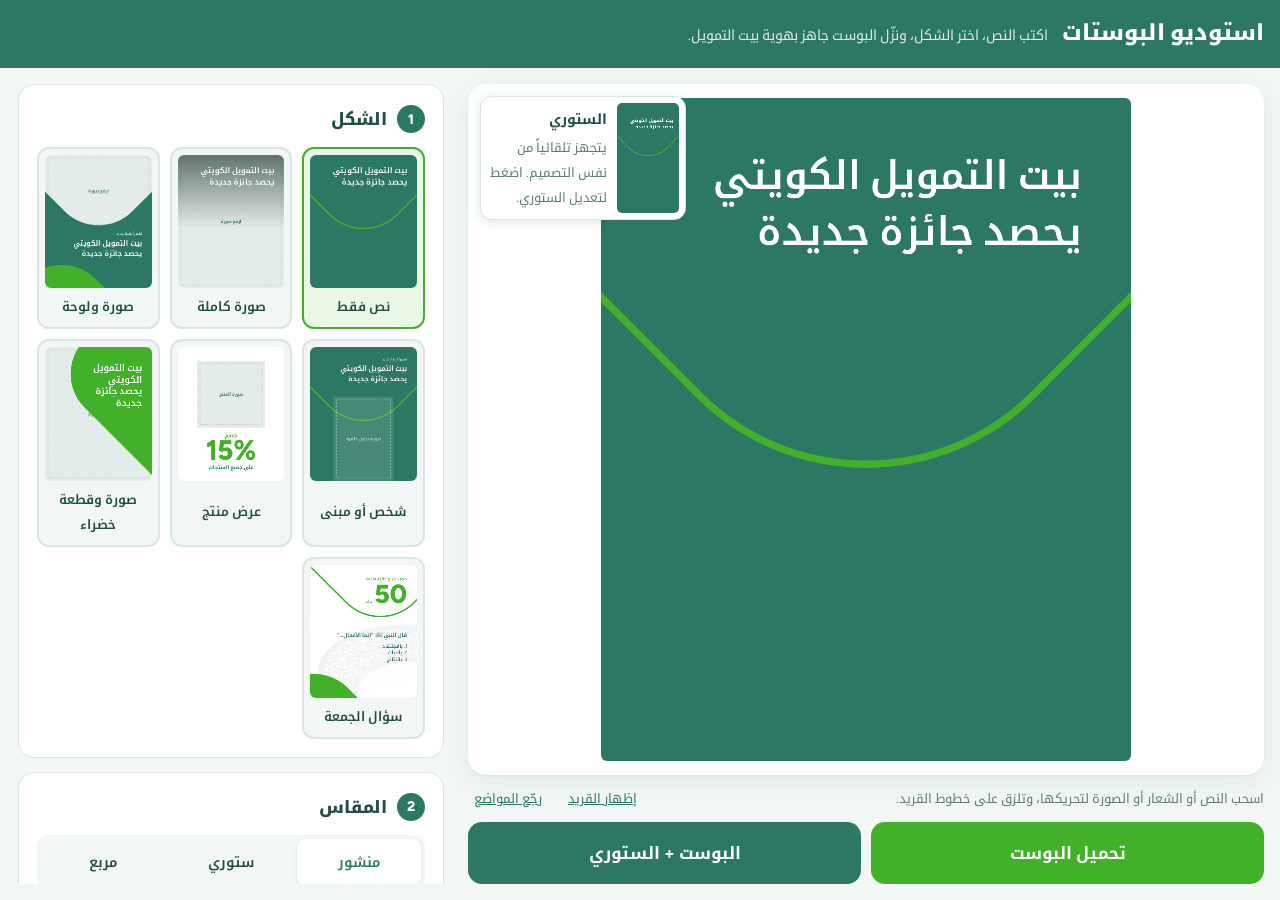
==== kfh-studio/index.html @ 7e935eae "KFH studio: Friday quiz is a feed post only (no story or other sizes) Co-Authored-By: Claude Opus 5." ====
<!doctype html>
<html lang="ar" dir="rtl">
<head>
<meta charset="utf-8">
<meta name="viewport" content="width=device-width, initial-scale=1, viewport-fit=cover">
<title>استوديو البوستات</title>
<link rel="stylesheet" href="studio.css">
</head>
<body>
<div class="app">
<header class="top">
  <div class="brandline">
    <h1>استوديو البوستات</h1>
    <p>اكتب النص، اختر الشكل، ونزّل البوست جاهز بهوية بيت التمويل.</p>
  </div>
</header>

<main class="layout">
  <section class="preview" aria-label="المعاينة">
    <div class="stage"><canvas id="canvas"></canvas></div>
    <div class="under">
      <p class="hint">اسحب النص أو الشعار أو الصورة لتحريكها، وتلزق على خطوط القريد.</p>
      <span class="under-actions">
        <button type="button" class="link" id="gridToggle" aria-pressed="false">إظهار القريد</button>
        <button type="button" class="link" id="resetPos">رجّع المواضع</button>
      </span>
    </div>
    <p id="warn" class="warn" hidden>النص طويل على هالمساحة، صغّرناه تلقائياً. الأفضل تختصره.</p>
    <button type="button" class="twin" id="twin">
      <canvas id="twinCanvas"></canvas>
      <span><strong id="twinTitle">الستوري</strong><small id="twinNote">يتجهز تلقائياً من نفس البوست. اضغط لتعديله.</small></span>
    </button>
    <div class="actions">
      <button id="download" class="download" type="button">تحميل</button>
      <button id="downloadBoth" class="download alt" type="button">البوست + الستوري</button>
    </div>
  </section>

  <section class="controls">
    <div class="step">
      <h2>الشكل</h2>
      <div id="templates" class="templates"></div>
    </div>

    <div class="step" id="formatStep">
      <h2>المقاس</h2>
      <div class="seg" data-field="format">
        <button type="button" data-value="post">منشور</button>
        <button type="button" data-value="story">ستوري</button>
        <button type="button" data-value="square">مربع</button>
      </div>
    </div>

    <div class="step" data-show="quiz">
      <h2>الخلفية</h2>
      <div id="quizBg" class="templates positions" data-field="quizBg"></div>
      <p class="hint">أو ارفع خلفية من عندك من قسم «الصورة».</p>
    </div>

    <div class="step" data-show="blade">
      <h2>مكان القطعة الخضراء</h2>
      <div id="bladePos" class="templates positions seg-like" data-field="bladePos"></div>
    </div>

    <div class="step" data-show="text photo panel cutout blade quiz">
      <h2>الكيرف</h2>
      <p class="hint">اسحب الكيرف من وسط انحناءته في المعاينة لتحريكه.</p>
      <div class="dirs seg" data-field="curveDir" aria-label="اتجاه الانحناءة">
        <button type="button" data-value="">الأصلي</button>
        <button type="button" data-value="0" aria-label="الانحناءة تحت"><svg viewBox="0 0 40 50"><path d="M2 2 L12 12 C16 16 24 16 28 12 L38 2"/></svg></button>
        <button type="button" data-value="90" aria-label="الانحناءة يسار"><svg viewBox="0 0 40 50"><path d="M38 2 L12 28 C8 32 8 40 12 44 L18 50"/></svg></button>
        <button type="button" data-value="180" aria-label="الانحناءة فوق"><svg viewBox="0 0 40 50"><path d="M2 48 L12 38 C16 34 24 34 28 38 L38 48"/></svg></button>
        <button type="button" data-value="-90" aria-label="الانحناءة يمين"><svg viewBox="0 0 40 50"><path d="M2 2 L28 28 C32 32 32 40 28 44 L22 50"/></svg></button>
      </div>
      <button type="button" class="link" id="curveReset">رجّع الكيرف لمكانه</button>
    </div>

    <div class="step" data-show="text cutout offer">
      <h2>الخلفية</h2>
      <div class="swatches" data-field="combo">
        <button type="button" data-value="dark" style="--sw:#2D7864" aria-label="أخضر غامق"></button>
        <button type="button" data-value="green" style="--sw:#43B02A" aria-label="أخضر فاتح"></button>
        <button type="button" data-value="white" style="--sw:#FFFFFF" aria-label="أبيض"></button>
      </div>
    </div>

    <div class="step" data-show="photo panel cutout offer blade quiz">
      <h2>الصورة</h2>
      <label class="upload">
        <input type="file" accept="image/*" id="photo">
        <span id="photoLabel">اختر صورة</span>
      </label>
      <p class="hint" data-show="cutout offer">استخدم صورة
        <bdi>PNG</bdi>
        بدون خلفية عشان تطلع مفرّغة.</p>
      <div data-show="photo panel blade quiz">
        <label class="range">تحريك أفقي <input type="range" min="0" max="1" step="0.01" data-crop="fx" id="fx"></label>
        <label class="range">تحريك عمودي <input type="range" min="0" max="1" step="0.01" data-crop="fy" id="fy"></label>
        <label class="range">تكبير <input type="range" min="1" max="2.5" step="0.01" data-crop="zoom" id="zoom"></label>
        <p class="hint">قص الصورة يُحفظ لكل مقاس بروحه.</p>
      </div>
      <label class="range" data-show="photo blade">التظليل فوق الصورة <input type="range" min="0" max="0.9" step="0.01" data-field="shade" id="shade"></label>
      <div data-show="cutout offer">
        <label class="range">حجم الصورة <input type="range" min="0.5" max="1.3" step="0.01" data-field="cutScale"></label>
      </div>
    </div>

    <div class="step">
      <h2>النصوص</h2>
      <label class="field" data-show="text photo panel cutout quiz">سطر تمهيدي <small>اختياري</small>
        <input type="text" data-field="kicker" placeholder="تقديراً لـ ...">
      </label>
      <label class="field">العنوان
        <textarea rows="3" data-field="headline" placeholder="اكتب العنوان. كل سطر جديد = سطر في التصميم"></textarea>
      </label>
      <label class="field" data-show="quiz">الخيارات <small>كل خيار في سطر، والترقيم تلقائي</small>
        <textarea rows="4" data-field="options" id="options"></textarea>
      </label>
      <label class="field" data-show="text photo panel cutout offer blade">سطر توضيحي <small>اختياري</small>
        <input type="text" data-field="sub">
      </label>
      <label class="range">حجم العنوان <input type="range" min="0.7" max="1.4" step="0.01" data-field="headScale" id="headScale"></label>
      <div class="seg" data-field="headWeight">
        <button type="button" data-value="400">خط خفيف</button>
        <button type="button" data-value="600">متوسط</button>
        <button type="button" data-value="800">عريض</button>
      </div>
      <div class="seg" data-field="align" data-show="text photo panel blade">
        <button type="button" data-value="right">محاذاة يمين</button>
        <button type="button" data-value="center">في الوسط</button>
      </div>
    </div>

    <div class="step" data-show="text photo panel offer blade quiz">
      <h2>رقم بارز <small>اختياري</small></h2>
      <div class="row three">
        <label class="field">قبله <input type="text" data-field="numPrefix" id="numPrefix" placeholder="بـ"></label>
        <label class="field">الرقم <input type="text" data-field="number" id="number" inputmode="decimal" placeholder="0%"></label>
        <label class="field">بعده <input type="text" data-field="unit" id="unit" placeholder="أرباح"></label>
      </div>
      <label class="field">فوق الرقم <input type="text" data-field="numLabel" id="numLabel" placeholder="خصم"></label>
      <label class="range">حجم الرقم <input type="range" min="0.6" max="1.4" step="0.01" data-field="numScale" id="numScale"></label>
      <div class="seg" data-field="numPos" data-show="photo">
        <button type="button" data-value="top">مع العنوان</button>
        <button type="button" data-value="bottom">تحت</button>
      </div>
    </div>

    <div class="step" data-show="photo">
      <h2>معلومات تحت <small>اختياري</small></h2>
      <label class="field">العنوان <input type="text" data-field="infoTitle" id="infoTitle" placeholder="حيّاكم في جناح بيت التمويل الكويتي"></label>
      <label class="field">التفاصيل <input type="text" data-field="infoText" id="infoText" placeholder="من 27 إلى 31 أكتوبر | أرض المعارض، مشرف"></label>
    </div>

    <div class="step">
      <h2>إضافات <small>اختياري</small></h2>
      <div data-show="text photo panel offer blade">
        <label class="field">زر <input type="text" data-field="cta" placeholder="افتح حسابك الآن"></label>
        <div class="seg" data-field="ctaColor">
          <button type="button" data-value="green">زر أخضر فاتح</button>
          <button type="button" data-value="dark">زر أخضر غامق</button>
        </div>
        <div class="seg" data-field="ctaStyle">
          <button type="button" data-value="fill">معبّى</button>
          <button type="button" data-value="outline">مفرّغ</button>
        </div>
      </div>
      <label class="upload small">
        <input type="file" accept="image/*" id="logo">
        <span id="logoLabel">شعار جهة شريكة</span>
      </label>
      <button type="button" class="link" id="clearLogo" hidden>إزالة الشعار</button>
      <label class="range" id="logoSize" hidden>حجم الشعار <input type="range" min="0.5" max="1.8" step="0.01" data-field="logoScale" id="logoScale"></label>
      <label class="field">الشروط والأحكام <input type="text" data-field="terms" placeholder="تطبق الشروط والأحكام"></label>
      <div class="seg" data-field="deco" data-show="cutout">
        <button type="button" data-value="curve">خط منحني</button>
        <button type="button" data-value="corner">قطعة خضراء فوق</button>
      </div>
      <label class="check" data-show="text photo"><input type="checkbox" data-field="curve"> الخط المنحني</label>
      <label class="check" data-show="text"><input type="checkbox" data-field="wedge"> قطعة خضراء في الزاوية</label>
    </div>
  </section>
</main>
</div>

<script src="render.js"></script>
<script src="studio.js"></script>
</body>
</html>
---- kfh-studio/studio.css ----
@font-face { font-family: "KFH Kufi"; src: url("fonts/NotoKufiArabic.ttf") format("truetype"); font-weight: 100 900; font-display: block; }
@font-face { font-family: "KFH Figtree"; src: url("fonts/Figtree.ttf") format("truetype"); font-weight: 100 900; font-display: block; }

:root {
  --green: #43B02A;
  --dark: #2D7864;
  --ink: #1F4F43;
  --muted: #5E7F76;
  --line: #D9E5E1;
  --soft: #F2F7F5;
  --bg: #FFFFFF;
}

* { box-sizing: border-box; margin: 0; }
body {
  background: var(--soft);
  color: var(--ink);
  font-family: "KFH Figtree", "KFH Kufi", sans-serif;
  -webkit-font-smoothing: antialiased;
}
button, input, textarea { font: inherit; color: inherit; }

/* App shell: the preview never scrolls away; only the controls scroll.
   Desktop: preview on the right, controls on the left. Phone: preview on top, controls below. */
html, body { height: 100%; }
.app { height: 100%; display: flex; flex-direction: column; overflow: hidden; }

.top { flex: none; background: var(--dark); color: #fff; padding-block: 12px 14px; padding-left: max(16px, env(safe-area-inset-left, 0px)); padding-right: max(16px, env(safe-area-inset-right, 0px)); }
.brandline { max-width: 1280px; margin: 0 auto; display: flex; align-items: baseline; gap: 14px; flex-wrap: wrap; }
.top h1 { font-size: 22px; font-weight: 800; }
.top p { opacity: .85; font-size: 14px; }

.layout {
  flex: 1; min-height: 0; width: 100%; max-width: 1280px; margin: 0 auto;
  display: grid; grid-template-columns: minmax(0, 1fr) 430px; grid-template-rows: minmax(0, 1fr); gap: 22px;
  padding-block: 16px; padding-left: max(16px, env(safe-area-inset-left, 0px)); padding-right: max(16px, env(safe-area-inset-right, 0px));
}
.controls { min-height: 0; overflow-y: auto; padding-bottom: 24px; padding-inline: 2px; overscroll-behavior: contain; }

/* preview */
.preview { position: relative; min-height: 0; display: flex; flex-direction: column; gap: 10px; }
.stage {
  flex: 1; min-height: 0; display: flex; align-items: center; justify-content: center;
  background: #fff; border-radius: 18px; padding: 14px;
  box-shadow: 0 1px 2px rgba(31,79,67,.08), 0 8px 30px rgba(31,79,67,.08);
}
#canvas { display: block; width: auto; height: auto; max-width: 100%; max-height: 100%; border-radius: 6px; touch-action: none; cursor: grab; }
#canvas.dragging { cursor: grabbing; }
.warn { font-size: 14px; color: var(--dark); background: #E6F4E2; padding: 10px 14px; border-radius: 10px; }
.download {
  width: 100%; border: 0; border-radius: 14px; padding: 15px 8px; white-space: nowrap;
  background: var(--green); color: #fff; font-size: 17px; font-weight: 700; cursor: pointer;
}
.download:active { transform: scale(.99); }
.download.alt { background: var(--dark); }
.actions { display: grid; grid-auto-flow: column; grid-auto-columns: 1fr; gap: 10px; }
.under { display: flex; justify-content: space-between; align-items: center; gap: 10px; }
.twin {
  position: absolute; top: 12px; left: 12px; z-index: 2; display: flex; align-items: center; gap: 10px; text-align: start;
  background: #fff; border: 1.5px solid var(--line); border-radius: 12px; padding: 6px; cursor: pointer;
  box-shadow: 0 2px 10px rgba(31,79,67,.15);
}
.twin canvas { height: 110px; width: auto; border-radius: 5px; flex: none; }
.twin span { display: grid; gap: 2px; max-width: 120px; }
.twin strong { font-size: 14px; }
.row.three { grid-template-columns: 1fr 1.4fr 1fr; }

@media (max-width: 899px) {
  .top p { display: none; }
  .top { padding-block: 10px; }
  .top h1 { font-size: 18px; }
  .layout { grid-template-columns: minmax(0, 1fr); grid-template-rows: auto minmax(0, 1fr); gap: 12px; padding-block: 10px 0; }
  .preview { height: 42vh; gap: 6px; }
  .stage { padding: 8px; border-radius: 14px; }
  .twin { top: 8px; left: 8px; padding: 4px; }
  .twin canvas { height: 64px; }
  .twin span, .under .hint { display: none; }
  .under { justify-content: flex-start; }
  .warn { font-size: 12px; padding: 6px 10px; }
  .controls { padding-bottom: calc(96px + env(safe-area-inset-bottom, 0px)); }
  .actions { position: fixed; inset: auto max(16px, env(safe-area-inset-right, 0px)) calc(12px + env(safe-area-inset-bottom, 0px)) max(16px, env(safe-area-inset-left, 0px)); z-index: 10; }
  .actions .download { font-size: 16px; padding: 14px 8px; box-shadow: 0 8px 24px rgba(45,120,100,.35); }
}

/* controls */
.controls { counter-reset: step; display: grid; gap: 14px; }
.step { background: #fff; border-radius: 16px; padding: 18px; border: 1px solid var(--line); display: grid; gap: 12px; }
.step:not([hidden]) { counter-increment: step; }
.step h2 { font-size: 17px; font-weight: 800; display: flex; align-items: center; gap: 10px; }
.step h2::before {
  content: counter(step); width: 28px; height: 28px; border-radius: 50%;
  background: var(--dark); color: #fff; font-size: 14px; display: grid; place-items: center; flex: none;
}
small { color: var(--muted); font-weight: 400; font-size: 13px; }
[hidden] { display: none !important; }

.templates { display: grid; grid-template-columns: repeat(3, 1fr); gap: 10px; }
.tpl {
  border: 2px solid var(--line); background: var(--soft); border-radius: 12px; padding: 6px 6px 8px;
  cursor: pointer; display: grid; gap: 6px; text-align: center; font-size: 13px; font-weight: 600;
}
.tpl canvas { width: 100%; height: auto; border-radius: 6px; display: block; }
.tpl[aria-pressed="true"] { border-color: var(--green); background: #EAF6E6; }
.positions { grid-template-columns: repeat(5, 1fr); gap: 6px; }
.positions .tpl { font-size: 11px; padding: 4px 4px 6px; }
@media (max-width: 420px) { .positions { grid-template-columns: repeat(3, 1fr); } }

.seg { display: flex; background: var(--soft); border-radius: 12px; padding: 4px; gap: 4px; }
.seg button { flex: 1; border: 0; background: transparent; padding: 10px 6px; border-radius: 9px; cursor: pointer; font-weight: 600; font-size: 14px; }
.seg button[aria-pressed="true"] { background: #fff; color: var(--dark); box-shadow: 0 1px 3px rgba(31,79,67,.15); }

.swatches { display: flex; gap: 12px; }
.swatches button {
  width: 52px; height: 52px; border-radius: 50%; background: var(--sw); cursor: pointer;
  border: 2px solid var(--line); outline: 3px solid transparent; outline-offset: 2px;
}
.swatches button[aria-pressed="true"] { outline-color: var(--green); }

.field { display: block; font-size: 14px; font-weight: 600; }
.field small { margin-inline-start: 6px; }
.field input, .field textarea {
  width: 100%; border: 1.5px solid var(--line); border-radius: 10px; padding: 11px 12px;
  background: #fff; font-weight: 400; font-size: 16px; resize: vertical; margin-top: 6px; display: block;
}
.field input:focus, .field textarea:focus { outline: none; border-color: var(--green); }
.row { display: grid; grid-template-columns: 1fr 1fr; gap: 10px; }

.upload { display: block; cursor: pointer; position: relative; }
.upload input { position: absolute; opacity: 0; width: 1px; height: 1px; }
.upload span {
  display: block; text-align: center; padding: 16px; border: 2px dashed #B9D3CB; border-radius: 12px;
  color: var(--dark); font-weight: 700; background: var(--soft);
}
.upload.small span { padding: 11px; font-size: 14px; }
.upload input:focus-visible + span { border-color: var(--green); }
.hint { font-size: 13px; color: var(--muted); }
.range { display: grid; gap: 4px; font-size: 13px; color: var(--muted); }
.range input { width: 100%; accent-color: var(--green); }
.check { display: flex; align-items: center; gap: 8px; font-size: 14px; font-weight: 600; }
.check input { width: 20px; height: 20px; accent-color: var(--green); }
.link { white-space: nowrap; background: none; border: 0; color: var(--dark); text-decoration: underline; cursor: pointer; justify-self: start; font-size: 13px; }
.chip { border: 1.5px solid var(--line); background: var(--soft); border-radius: 10px; padding: 10px; font-weight: 600; cursor: pointer; color: var(--dark); }
.chip:focus-visible, .link:focus-visible, .tpl:focus-visible, .seg button:focus-visible { outline: 3px solid var(--green); outline-offset: 2px; }
.dirs button { display: grid; place-items: center; min-height: 52px; }
.dirs svg { width: 26px; height: 32px; fill: none; stroke: var(--green); stroke-width: 4; stroke-linecap: round; }
.under-actions { display: flex; gap: 14px; }
#gridToggle[aria-pressed="true"] { color: #C62828; font-weight: 700; }
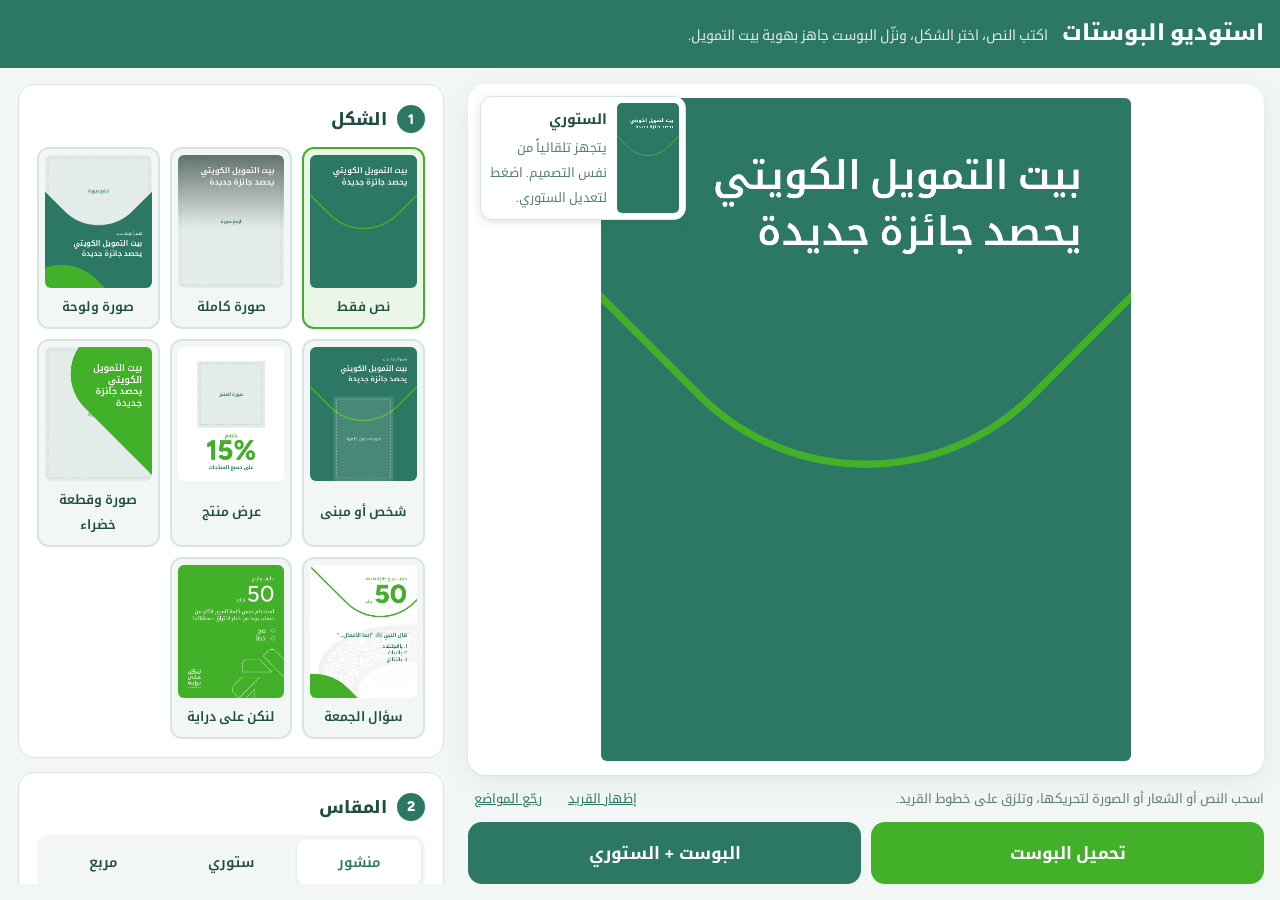
==== commit 86e479a5: "KFH studio: «لنكن على دراية» campaign template (post only) Title or prize on top, question with fill" ====
--- a/kfh-studio/index.html
+++ b/kfh-studio/index.html
@@ -107,15 +107,22 @@
 
     <div class="step">
       <h2>النصوص</h2>
-      <label class="field" data-show="text photo panel cutout quiz">سطر تمهيدي <small>اختياري</small>
+      <label class="field" data-show="text photo panel cutout quiz daraya">سطر تمهيدي <small>اختياري</small>
         <input type="text" data-field="kicker" placeholder="تقديراً لـ ...">
       </label>
       <label class="field">العنوان
         <textarea rows="3" data-field="headline" placeholder="اكتب العنوان. كل سطر جديد = سطر في التصميم"></textarea>
       </label>
-      <label class="field" data-show="quiz">الخيارات <small>كل خيار في سطر، والترقيم تلقائي</small>
+      <label class="field" data-show="daraya">السؤال
+        <textarea rows="3" data-field="question" id="question"></textarea>
+      </label>
+      <label class="field" data-show="quiz daraya">الخيارات <small>كل خيار في سطر، والترقيم تلقائي</small>
         <textarea rows="4" data-field="options" id="options"></textarea>
       </label>
+      <div class="seg" data-field="bulletStyle" data-show="daraya">
+        <button type="button" data-value="numbered">مثلث وترقيم</button>
+        <button type="button" data-value="outline">مثلث مفرّغ</button>
+      </div>
       <label class="field" data-show="text photo panel cutout offer blade">سطر توضيحي <small>اختياري</small>
         <input type="text" data-field="sub">
       </label>
@@ -131,7 +138,7 @@
       </div>
     </div>
 
-    <div class="step" data-show="text photo panel offer blade quiz">
+    <div class="step" data-show="text photo panel offer blade quiz daraya">
       <h2>رقم بارز <small>اختياري</small></h2>
       <div class="row three">
         <label class="field">قبله <input type="text" data-field="numPrefix" id="numPrefix" placeholder="بـ"></label>
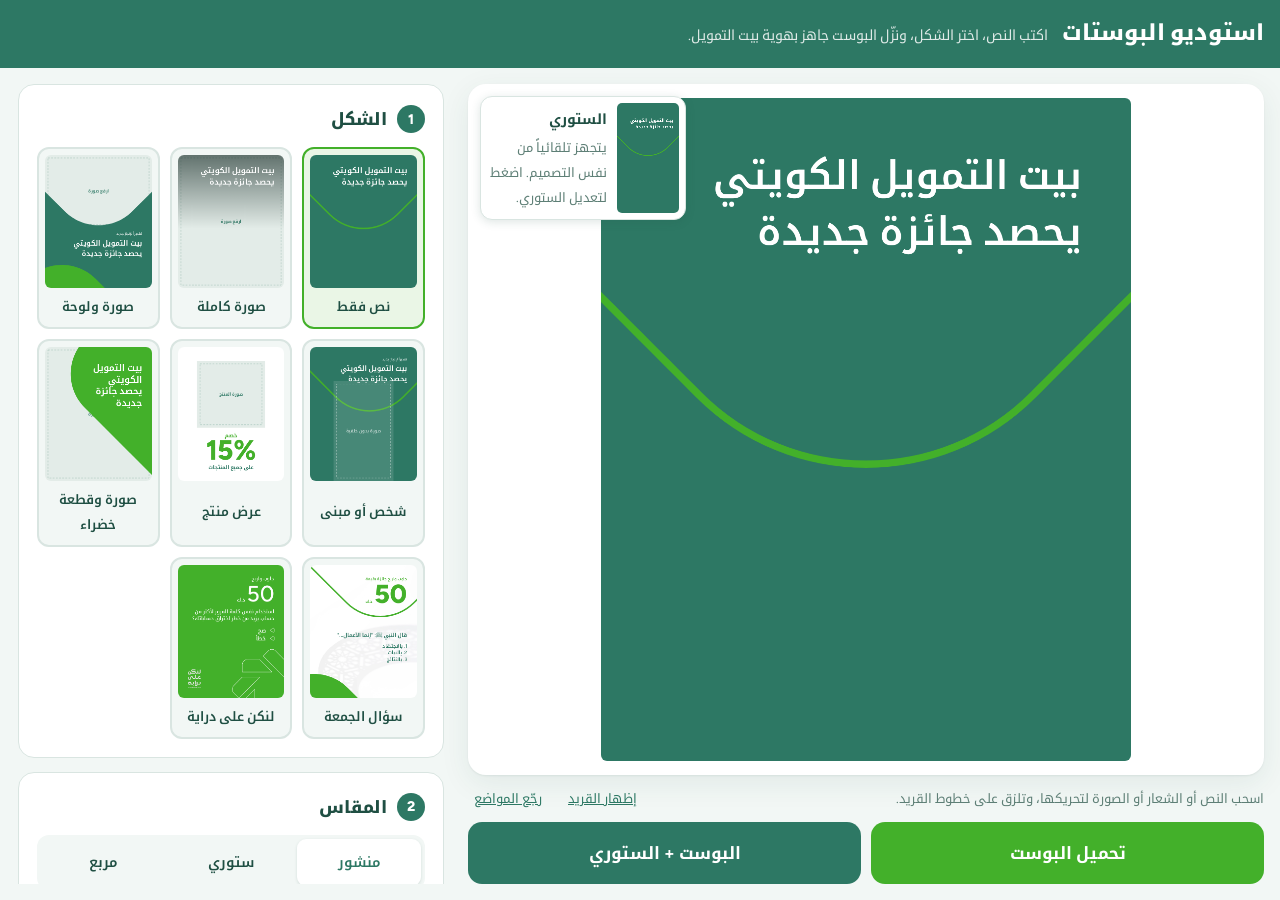
==== commit 76791d05: "KFH studio: cut-out layout gets a partner-logo corner block and a text-hugging curve Matches the For" ====
--- a/kfh-studio/index.html
+++ b/kfh-studio/index.html
@@ -179,6 +179,7 @@
       <button type="button" class="link" id="clearLogo" hidden>إزالة الشعار</button>
       <label class="range" id="logoSize" hidden>حجم الشعار <input type="range" min="0.5" max="1.8" step="0.01" data-field="logoScale" id="logoScale"></label>
       <label class="field">الشروط والأحكام <input type="text" data-field="terms" placeholder="تطبق الشروط والأحكام"></label>
+      <label class="check" data-show="cutout"><input type="checkbox" data-field="cutCorner" id="cutCorner"> قطعة خضراء تحت فيها شعار الجهة الشريكة</label>
       <div class="seg" data-field="deco" data-show="cutout">
         <button type="button" data-value="curve">خط منحني</button>
         <button type="button" data-value="corner">قطعة خضراء فوق</button>
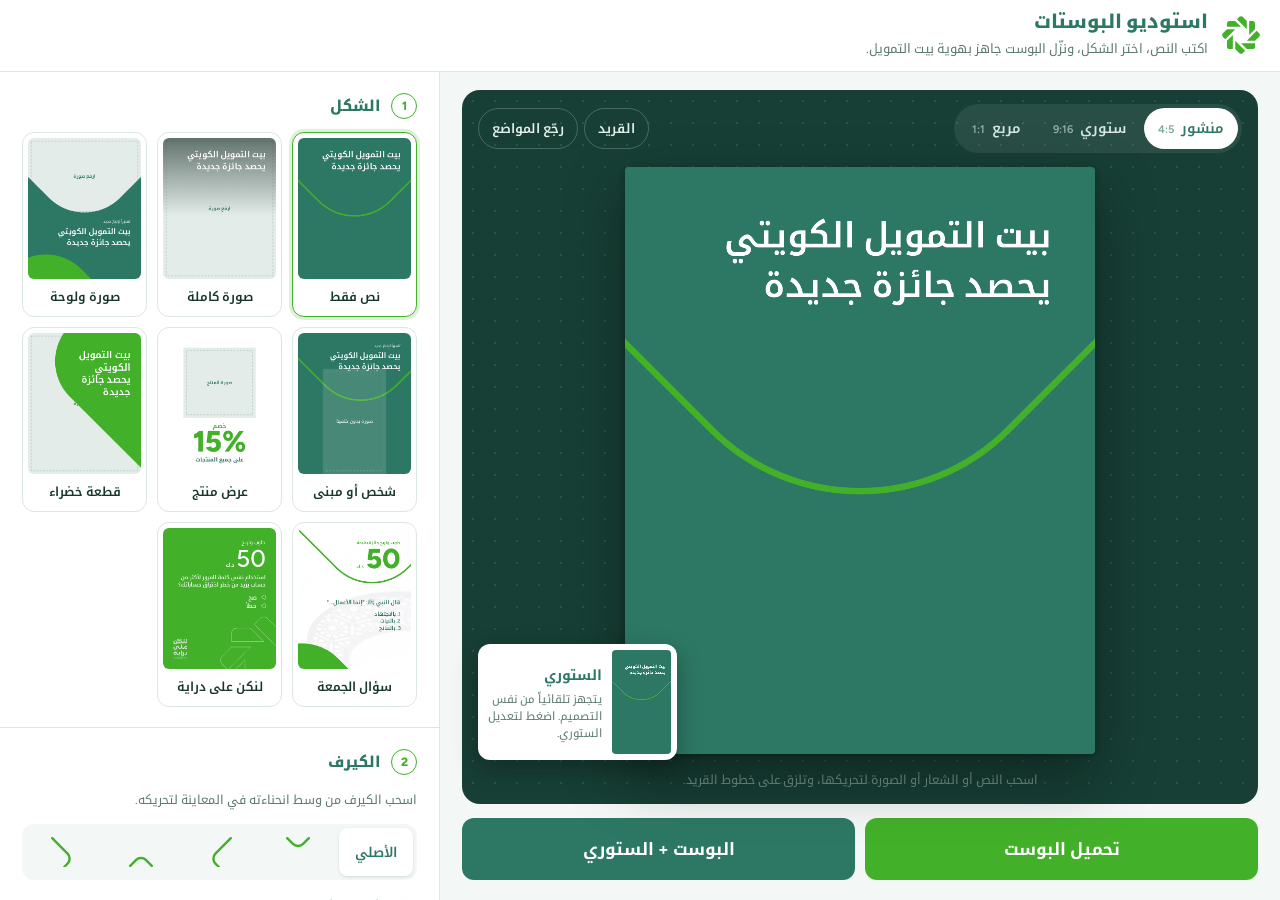
==== commit 6dfce68f: "KFH studio: interface redesign and vector KFH mark - Preview sits on a dark-green design desk with s" ====
--- a/kfh-studio/index.html
+++ b/kfh-studio/index.html
@@ -10,45 +10,47 @@
 <div class="app">
 <header class="top">
   <div class="brandline">
-    <h1>استوديو البوستات</h1>
-    <p>اكتب النص، اختر الشكل، ونزّل البوست جاهز بهوية بيت التمويل.</p>
+    <svg class="mark" viewBox="0 0 1068.3 1068.3" aria-hidden="true"><path style="--i:0" d="M23.9,488.1l116-116h232.1L93.6,650.7l-69.7-69.7c-25.6-25.6-25.6-67.3,0-92.9h0Z"/><path style="--i:1" d="M206.2,140.7h164.1l164.1,164.1H140.4v-98.3c0-37,28.8-65.8,65.8-65.8h0Z"/><path style="--i:2" d="M140.7,862.3v-164.1l164.1-164.1v394h-98.3c-37,0-65.8-28.8-65.8-65.8h0Z"/><path style="--i:3" d="M372,928.4v-231.8l278.6,278.1-69.7,69.7c-25.6,25.6-67.3,25.6-92.9,0l-116-116h0Z"/><path style="--i:4" d="M418.1,93.6l69.5-69.7c25.6-25.6,67.3-25.6,92.9,0l116,116v232.1L418.1,93.6Z"/><path style="--i:5" d="M534.4,763.5h393.7v98.3c0,37-28.8,65.8-65.5,65.8h-164.1l-164.1-164.1h0Z"/><path style="--i:6" d="M974.9,417.9l69.5,69.7c25.6,25.6,25.6,67.3,0,92.9l-116,116h-231.8l278.4-278.6h0Z"/><path style="--i:7" d="M763.5,140.5h98.3c37,0,65.8,28.8,65.8,65.8v164.1l-164.1,163.9V140.5h0Z"/></svg>
+    <div class="titles">
+      <h1>استوديو البوستات</h1>
+      <p>اكتب النص، اختر الشكل، ونزّل البوست جاهز بهوية بيت التمويل.</p>
+    </div>
   </div>
 </header>
 
 <main class="layout">
   <section class="preview" aria-label="المعاينة">
-    <div class="stage"><canvas id="canvas"></canvas></div>
-    <div class="under">
-      <p class="hint">اسحب النص أو الشعار أو الصورة لتحريكها، وتلزق على خطوط القريد.</p>
-      <span class="under-actions">
-        <button type="button" class="link" id="gridToggle" aria-pressed="false">إظهار القريد</button>
-        <button type="button" class="link" id="resetPos">رجّع المواضع</button>
-      </span>
+    <div class="desk">
+      <div class="toolbar">
+        <div class="pills" id="formatStep" data-field="format" role="group" aria-label="المقاس">
+          <button type="button" data-value="post">منشور <span class="dim">4:5</span></button>
+          <button type="button" data-value="story">ستوري <span class="dim">9:16</span></button>
+          <button type="button" data-value="square">مربع <span class="dim">1:1</span></button>
+        </div>
+        <div class="tools">
+          <button type="button" class="tool" id="gridToggle" aria-pressed="false">القريد</button>
+          <button type="button" class="tool" id="resetPos">رجّع المواضع</button>
+        </div>
+      </div>
+      <div class="stage"><canvas id="canvas" aria-label="معاينة البوست"></canvas></div>
+      <button type="button" class="twin" id="twin">
+        <canvas id="twinCanvas"></canvas>
+        <span><strong id="twinTitle">الستوري</strong><small id="twinNote">يتجهز تلقائياً من نفس البوست. اضغط لتعديله.</small></span>
+      </button>
+      <p class="hint desk-hint">اسحب النص أو الشعار أو الصورة لتحريكها، وتلزق على خطوط القريد.</p>
     </div>
     <p id="warn" class="warn" hidden>النص طويل على هالمساحة، صغّرناه تلقائياً. الأفضل تختصره.</p>
-    <button type="button" class="twin" id="twin">
-      <canvas id="twinCanvas"></canvas>
-      <span><strong id="twinTitle">الستوري</strong><small id="twinNote">يتجهز تلقائياً من نفس البوست. اضغط لتعديله.</small></span>
-    </button>
     <div class="actions">
       <button id="download" class="download" type="button">تحميل</button>
       <button id="downloadBoth" class="download alt" type="button">البوست + الستوري</button>
     </div>
+    <div class="toast" id="toast" role="status" aria-live="polite" hidden></div>
   </section>
 
   <section class="controls">
     <div class="step">
       <h2>الشكل</h2>
       <div id="templates" class="templates"></div>
-    </div>
-
-    <div class="step" id="formatStep">
-      <h2>المقاس</h2>
-      <div class="seg" data-field="format">
-        <button type="button" data-value="post">منشور</button>
-        <button type="button" data-value="story">ستوري</button>
-        <button type="button" data-value="square">مربع</button>
-      </div>
     </div>
 
     <div class="step" data-show="quiz">
--- a/kfh-studio/studio.css
+++ b/kfh-studio/studio.css
@@ -1,147 +1,195 @@
 @font-face { font-family: "KFH Kufi"; src: url("fonts/NotoKufiArabic.ttf") format("truetype"); font-weight: 100 900; font-display: block; }
 @font-face { font-family: "KFH Figtree"; src: url("fonts/Figtree.ttf") format("truetype"); font-weight: 100 900; font-display: block; }
 
+/* Concept: a designer's desk. The post sits on a deep-green desk like artwork on a light table;
+   the controls are a quiet white sheet beside it. Only brand colours, neutrals tinted toward green. */
 :root {
-  --green: #43B02A;
-  --dark: #2D7864;
-  --ink: #1F4F43;
-  --muted: #5E7F76;
-  --line: #D9E5E1;
-  --soft: #F2F7F5;
-  --bg: #FFFFFF;
+  --green: #43B02A;          /* brand bright green: actions, selection */
+  --dark: #2D7864;           /* brand dark green: headings, chips */
+  --desk: #173F35;           /* the desk the post sits on */
+  --desk-line: #24564A;
+  --ink: #17362E;            /* body text */
+  --muted: #5C7A71;
+  --line: #DCE6E2;
+  --soft: #F3F7F5;
+  --paper: #FFFFFF;
+  --focus: 0 0 0 3px rgba(67, 176, 42, .45);
+  --r-s: 8px; --r-m: 12px; --r-l: 18px;
+  --t-fast: 150ms; --t-mid: 280ms; --ease: cubic-bezier(.2, .7, .2, 1);
+  --font: "KFH Figtree", "KFH Kufi", sans-serif;
 }
 
 * { box-sizing: border-box; margin: 0; }
-body {
-  background: var(--soft);
-  color: var(--ink);
-  font-family: "KFH Figtree", "KFH Kufi", sans-serif;
-  -webkit-font-smoothing: antialiased;
-}
+html, body { height: 100%; }
+body { background: var(--soft); color: var(--ink); font-family: var(--font); -webkit-font-smoothing: antialiased; }
 button, input, textarea { font: inherit; color: inherit; }
+button { cursor: pointer; }
+[hidden] { display: none !important; }
+:focus-visible { outline: none; box-shadow: var(--focus); }
 
-/* App shell: the preview never scrolls away; only the controls scroll.
-   Desktop: preview on the right, controls on the left. Phone: preview on top, controls below. */
-html, body { height: 100%; }
+/* App shell: only the controls scroll; the desk never moves.
+   Desktop: desk on the right, controls on the left. Phone: desk on top, controls below. */
 .app { height: 100%; display: flex; flex-direction: column; overflow: hidden; }
 
-.top { flex: none; background: var(--dark); color: #fff; padding-block: 12px 14px; padding-left: max(16px, env(safe-area-inset-left, 0px)); padding-right: max(16px, env(safe-area-inset-right, 0px)); }
-.brandline { max-width: 1280px; margin: 0 auto; display: flex; align-items: baseline; gap: 14px; flex-wrap: wrap; }
-.top h1 { font-size: 22px; font-weight: 800; }
-.top p { opacity: .85; font-size: 14px; }
+.top {
+  flex: none; background: var(--paper); border-bottom: 1px solid var(--line);
+  padding-block: 10px; padding-left: max(20px, env(safe-area-inset-left, 0px)); padding-right: max(20px, env(safe-area-inset-right, 0px));
+}
+.brandline { display: flex; align-items: center; gap: 14px; }
+.mark { width: 38px; height: 38px; flex: none; }
+.mark path { fill: var(--green); transform-origin: 534px 534px; animation: blade 700ms var(--ease) both; animation-delay: calc(var(--i) * 45ms); }
+@keyframes blade { from { opacity: 0; transform: rotate(-90deg) scale(.6); } }
+.titles { display: grid; gap: 1px; }
+.top h1 { font-size: 19px; font-weight: 800; color: var(--dark); line-height: 1.3; }
+.top p { font-size: 13px; color: var(--muted); }
 
 .layout {
-  flex: 1; min-height: 0; width: 100%; max-width: 1280px; margin: 0 auto;
-  display: grid; grid-template-columns: minmax(0, 1fr) 430px; grid-template-rows: minmax(0, 1fr); gap: 22px;
-  padding-block: 16px; padding-left: max(16px, env(safe-area-inset-left, 0px)); padding-right: max(16px, env(safe-area-inset-right, 0px));
+  flex: 1; min-height: 0; display: grid; grid-template-columns: minmax(0, 1fr) 440px; grid-template-rows: minmax(0, 1fr);
 }
-.controls { min-height: 0; overflow-y: auto; padding-bottom: 24px; padding-inline: 2px; overscroll-behavior: contain; }
 
-/* preview */
-.preview { position: relative; min-height: 0; display: flex; flex-direction: column; gap: 10px; }
-.stage {
-  flex: 1; min-height: 0; display: flex; align-items: center; justify-content: center;
-  background: #fff; border-radius: 18px; padding: 14px;
-  box-shadow: 0 1px 2px rgba(31,79,67,.08), 0 8px 30px rgba(31,79,67,.08);
+/* ---------- desk + preview ---------- */
+.preview { position: relative; min-height: 0; display: flex; flex-direction: column; gap: 14px; padding: 18px 22px 20px; }
+.desk {
+  position: relative; flex: 1; min-height: 0; display: flex; flex-direction: column; gap: 14px;
+  background: var(--desk); border-radius: var(--r-l); padding: 14px 16px 12px;
+  background-image: radial-gradient(var(--desk-line) 1px, transparent 1px); background-size: 22px 22px;
 }
-#canvas { display: block; width: auto; height: auto; max-width: 100%; max-height: 100%; border-radius: 6px; touch-action: none; cursor: grab; }
+.toolbar { display: flex; justify-content: space-between; align-items: center; gap: 10px; flex-wrap: wrap; }
+.pills { display: flex; gap: 4px; background: rgba(255,255,255,.08); padding: 4px; border-radius: 999px; }
+.pills button {
+  border: 0; background: transparent; color: #D7E7E1; padding: 7px 14px; border-radius: 999px; font-size: 14px; font-weight: 600;
+  transition: background var(--t-fast), color var(--t-fast);
+}
+.pills button .dim { font-family: "KFH Figtree"; font-size: 11px; opacity: .65; margin-inline-start: 4px; }
+.pills button[aria-pressed="true"] { background: var(--paper); color: var(--dark); }
+.tools { display: flex; gap: 6px; }
+.tool {
+  border: 1px solid rgba(255,255,255,.22); background: transparent; color: #E4F0EB; border-radius: 999px;
+  padding: 7px 13px; font-size: 13px; font-weight: 600; transition: background var(--t-fast), border-color var(--t-fast);
+}
+.tool:hover { background: rgba(255,255,255,.08); }
+.tool[aria-pressed="true"] { background: rgba(229,57,53,.18); border-color: #EF9A9A; color: #fff; }
+.stage { flex: 1; min-height: 0; display: flex; align-items: center; justify-content: center; }
+#canvas {
+  display: block; width: auto; height: auto; max-width: 100%; max-height: 100%; border-radius: 4px;
+  box-shadow: 0 2px 6px rgba(0,0,0,.25), 0 24px 60px rgba(0,0,0,.35); touch-action: none; cursor: grab;
+}
 #canvas.dragging { cursor: grabbing; }
-.warn { font-size: 14px; color: var(--dark); background: #E6F4E2; padding: 10px 14px; border-radius: 10px; }
+.desk-hint { color: #A9C6BC; text-align: center; font-size: 12px; }
+.twin {
+  position: absolute; bottom: 44px; left: 16px; z-index: 2; display: flex; align-items: center; gap: 10px; text-align: start;
+  background: var(--paper); border: 0; border-radius: var(--r-m); padding: 6px; box-shadow: 0 8px 24px rgba(0,0,0,.3);
+  transition: transform var(--t-mid) var(--ease);
+}
+.twin:hover { transform: translateY(-2px); }
+.twin canvas { height: 104px; width: auto; border-radius: 4px; flex: none; }
+.twin span { display: grid; gap: 2px; max-width: 118px; padding-inline-end: 4px; }
+.twin strong { font-size: 14px; color: var(--dark); }
+.twin small { font-size: 11.5px; line-height: 1.5; }
+
+.warn { font-size: 13px; color: var(--dark); background: #E6F4E2; padding: 9px 14px; border-radius: var(--r-m); }
+.actions { display: grid; grid-auto-flow: column; grid-auto-columns: 1fr; gap: 10px; }
 .download {
-  width: 100%; border: 0; border-radius: 14px; padding: 15px 8px; white-space: nowrap;
-  background: var(--green); color: #fff; font-size: 17px; font-weight: 700; cursor: pointer;
+  width: 100%; border: 0; border-radius: var(--r-m); padding: 15px 8px; white-space: nowrap;
+  background: var(--green); color: #fff; font-size: 17px; font-weight: 700;
+  transition: transform var(--t-fast), filter var(--t-fast);
 }
-.download:active { transform: scale(.99); }
+.download:hover { filter: brightness(1.05); }
+.download:active { transform: scale(.985); }
 .download.alt { background: var(--dark); }
-.actions { display: grid; grid-auto-flow: column; grid-auto-columns: 1fr; gap: 10px; }
-.under { display: flex; justify-content: space-between; align-items: center; gap: 10px; }
-.twin {
-  position: absolute; top: 12px; left: 12px; z-index: 2; display: flex; align-items: center; gap: 10px; text-align: start;
-  background: #fff; border: 1.5px solid var(--line); border-radius: 12px; padding: 6px; cursor: pointer;
-  box-shadow: 0 2px 10px rgba(31,79,67,.15);
+.toast {
+  position: absolute; bottom: 92px; left: 50%; transform: translateX(-50%); z-index: 20;
+  background: var(--ink); color: #fff; padding: 10px 18px; border-radius: 999px; font-size: 14px; font-weight: 600;
+  box-shadow: 0 10px 30px rgba(0,0,0,.25); animation: toast 2400ms var(--ease) both;
 }
-.twin canvas { height: 110px; width: auto; border-radius: 5px; flex: none; }
-.twin span { display: grid; gap: 2px; max-width: 120px; }
-.twin strong { font-size: 14px; }
+@keyframes toast { 0% { opacity: 0; transform: translate(-50%, 8px); } 10%, 85% { opacity: 1; transform: translate(-50%, 0); } 100% { opacity: 0; } }
+
+/* ---------- controls sheet ---------- */
+.controls {
+  min-height: 0; overflow-y: auto; overscroll-behavior: contain; background: var(--paper); border-inline-start: 1px solid var(--line);
+  counter-reset: step; display: block; padding-bottom: 40px;
+}
+.step { padding: 20px 22px; border-bottom: 1px solid var(--line); display: grid; gap: 12px; }
+.step:not([hidden]) { counter-increment: step; }
+.step h2 { font-size: 15px; font-weight: 800; color: var(--dark); display: flex; align-items: center; gap: 10px; }
+.step h2::before {
+  content: counter(step); width: 24px; height: 24px; border-radius: 50%; flex: none;
+  border: 1.5px solid var(--green); color: var(--green); font-family: "KFH Figtree"; font-size: 12px; font-weight: 800;
+  display: grid; place-items: center;
+}
+small { color: var(--muted); font-weight: 400; font-size: 12.5px; }
+
+.templates { display: grid; grid-template-columns: repeat(3, minmax(0, 1fr)); gap: 10px; }
+.tpl {
+  border: 1.5px solid var(--line); background: var(--paper); border-radius: var(--r-m); padding: 5px 5px 7px;
+  display: grid; gap: 6px; text-align: center; font-size: 12.5px; font-weight: 600; color: var(--ink);
+  transition: border-color var(--t-fast), transform var(--t-fast), box-shadow var(--t-fast);
+}
+.tpl span { white-space: nowrap; overflow: hidden; text-overflow: ellipsis; }
+.tpl:hover { border-color: #B8D4CB; transform: translateY(-1px); }
+.tpl canvas { width: 100%; height: auto; border-radius: 6px; display: block; }
+.tpl[aria-pressed="true"] { border-color: var(--green); box-shadow: 0 0 0 3px rgba(67,176,42,.18); }
+.positions { grid-template-columns: repeat(5, minmax(0, 1fr)); gap: 6px; }
+.positions .tpl { font-size: 11px; padding: 4px 4px 6px; }
+
+.seg { display: flex; background: var(--soft); border-radius: var(--r-m); padding: 4px; gap: 4px; }
+.seg button { flex: 1; border: 0; background: transparent; padding: 9px 6px; border-radius: var(--r-s); font-weight: 600; font-size: 13.5px; color: var(--muted); transition: background var(--t-fast), color var(--t-fast); }
+.seg button[aria-pressed="true"] { background: var(--paper); color: var(--dark); box-shadow: 0 1px 3px rgba(23,54,46,.14); }
+
+.swatches { display: flex; gap: 12px; }
+.swatches button { width: 44px; height: 44px; border-radius: 50%; background: var(--sw); border: 1.5px solid var(--line); outline: 3px solid transparent; outline-offset: 3px; transition: outline-color var(--t-fast); }
+.swatches button[aria-pressed="true"] { outline-color: var(--green); }
+
+.field { display: block; font-size: 13.5px; font-weight: 600; }
+.field small { margin-inline-start: 6px; }
+.field input, .field textarea {
+  width: 100%; border: 1.5px solid var(--line); border-radius: var(--r-s); padding: 10px 12px; margin-top: 6px; display: block;
+  background: var(--paper); font-weight: 400; font-size: 16px; resize: vertical; transition: border-color var(--t-fast);
+}
+.field input:focus, .field textarea:focus { border-color: var(--green); box-shadow: none; }
+.row { display: grid; grid-template-columns: 1fr 1fr; gap: 10px; }
 .row.three { grid-template-columns: 1fr 1.4fr 1fr; }
 
+.upload { display: block; position: relative; cursor: pointer; }
+.upload input { position: absolute; opacity: 0; width: 1px; height: 1px; }
+.upload span { display: block; text-align: center; padding: 15px; border: 1.5px dashed #AFCDC3; border-radius: var(--r-m); color: var(--dark); font-weight: 700; background: var(--soft); transition: border-color var(--t-fast), background var(--t-fast); }
+.upload:hover span { border-color: var(--green); background: #EEF7EC; }
+.upload.small span { padding: 11px; font-size: 13.5px; }
+.upload input:focus-visible + span { box-shadow: var(--focus); }
+.hint { font-size: 12.5px; color: var(--muted); }
+.range { display: grid; gap: 4px; font-size: 12.5px; color: var(--muted); }
+.range input { width: 100%; accent-color: var(--green); }
+.check { display: flex; align-items: center; gap: 8px; font-size: 13.5px; font-weight: 600; }
+.check input { width: 18px; height: 18px; accent-color: var(--green); }
+.link { white-space: nowrap; background: none; border: 0; color: var(--dark); text-decoration: underline; justify-self: start; font-size: 13px; }
+.dirs button { display: grid; place-items: center; min-height: 48px; }
+.dirs svg { width: 24px; height: 30px; fill: none; stroke: var(--green); stroke-width: 4; stroke-linecap: round; }
+
+/* ---------- phone ---------- */
 @media (max-width: 899px) {
   .top p { display: none; }
-  .top { padding-block: 10px; }
-  .top h1 { font-size: 18px; }
-  .layout { grid-template-columns: minmax(0, 1fr); grid-template-rows: auto minmax(0, 1fr); gap: 12px; padding-block: 10px 0; }
-  .preview { height: 42vh; gap: 6px; }
-  .stage { padding: 8px; border-radius: 14px; }
-  .twin { top: 8px; left: 8px; padding: 4px; }
+  .top { padding-block: 8px; }
+  .mark { width: 28px; height: 28px; }
+  .top h1 { font-size: 16px; }
+  .layout { grid-template-columns: minmax(0, 1fr); grid-template-rows: auto minmax(0, 1fr); }
+  .preview { height: 46vh; padding: 10px 12px 8px; gap: 8px; }
+  .desk { padding: 8px 10px; gap: 8px; border-radius: var(--r-m); }
+  .pills button { padding: 6px 10px; font-size: 13px; }
+  .pills button .dim, .desk-hint { display: none; }
+  .tool { padding: 6px 10px; font-size: 12px; }
+  #resetPos { display: none; }
+  .twin { bottom: 10px; left: 10px; padding: 4px; }
   .twin canvas { height: 64px; }
-  .twin span, .under .hint { display: none; }
-  .under { justify-content: flex-start; }
+  .twin span { display: none; }
   .warn { font-size: 12px; padding: 6px 10px; }
-  .controls { padding-bottom: calc(96px + env(safe-area-inset-bottom, 0px)); }
-  .actions { position: fixed; inset: auto max(16px, env(safe-area-inset-right, 0px)) calc(12px + env(safe-area-inset-bottom, 0px)) max(16px, env(safe-area-inset-left, 0px)); z-index: 10; }
-  .actions .download { font-size: 16px; padding: 14px 8px; box-shadow: 0 8px 24px rgba(45,120,100,.35); }
+  .controls { border-inline-start: 0; border-top: 1px solid var(--line); padding-bottom: calc(96px + env(safe-area-inset-bottom, 0px)); }
+  .step { padding: 16px; }
+  .actions { position: fixed; inset: auto max(12px, env(safe-area-inset-right, 0px)) calc(10px + env(safe-area-inset-bottom, 0px)) max(12px, env(safe-area-inset-left, 0px)); z-index: 10; }
+  .actions .download { font-size: 15.5px; padding: 14px 8px; box-shadow: 0 8px 24px rgba(23,63,53,.35); }
+  .toast { bottom: calc(90px + env(safe-area-inset-bottom, 0px)); position: fixed; }
+  .positions { grid-template-columns: repeat(3, minmax(0, 1fr)); }
 }
 
-/* controls */
-.controls { counter-reset: step; display: grid; gap: 14px; }
-.step { background: #fff; border-radius: 16px; padding: 18px; border: 1px solid var(--line); display: grid; gap: 12px; }
-.step:not([hidden]) { counter-increment: step; }
-.step h2 { font-size: 17px; font-weight: 800; display: flex; align-items: center; gap: 10px; }
-.step h2::before {
-  content: counter(step); width: 28px; height: 28px; border-radius: 50%;
-  background: var(--dark); color: #fff; font-size: 14px; display: grid; place-items: center; flex: none;
+@media (prefers-reduced-motion: reduce) {
+  *, *::before, *::after { animation: none !important; transition: none !important; }
 }
-small { color: var(--muted); font-weight: 400; font-size: 13px; }
-[hidden] { display: none !important; }
-
-.templates { display: grid; grid-template-columns: repeat(3, 1fr); gap: 10px; }
-.tpl {
-  border: 2px solid var(--line); background: var(--soft); border-radius: 12px; padding: 6px 6px 8px;
-  cursor: pointer; display: grid; gap: 6px; text-align: center; font-size: 13px; font-weight: 600;
-}
-.tpl canvas { width: 100%; height: auto; border-radius: 6px; display: block; }
-.tpl[aria-pressed="true"] { border-color: var(--green); background: #EAF6E6; }
-.positions { grid-template-columns: repeat(5, 1fr); gap: 6px; }
-.positions .tpl { font-size: 11px; padding: 4px 4px 6px; }
-@media (max-width: 420px) { .positions { grid-template-columns: repeat(3, 1fr); } }
-
-.seg { display: flex; background: var(--soft); border-radius: 12px; padding: 4px; gap: 4px; }
-.seg button { flex: 1; border: 0; background: transparent; padding: 10px 6px; border-radius: 9px; cursor: pointer; font-weight: 600; font-size: 14px; }
-.seg button[aria-pressed="true"] { background: #fff; color: var(--dark); box-shadow: 0 1px 3px rgba(31,79,67,.15); }
-
-.swatches { display: flex; gap: 12px; }
-.swatches button {
-  width: 52px; height: 52px; border-radius: 50%; background: var(--sw); cursor: pointer;
-  border: 2px solid var(--line); outline: 3px solid transparent; outline-offset: 2px;
-}
-.swatches button[aria-pressed="true"] { outline-color: var(--green); }
-
-.field { display: block; font-size: 14px; font-weight: 600; }
-.field small { margin-inline-start: 6px; }
-.field input, .field textarea {
-  width: 100%; border: 1.5px solid var(--line); border-radius: 10px; padding: 11px 12px;
-  background: #fff; font-weight: 400; font-size: 16px; resize: vertical; margin-top: 6px; display: block;
-}
-.field input:focus, .field textarea:focus { outline: none; border-color: var(--green); }
-.row { display: grid; grid-template-columns: 1fr 1fr; gap: 10px; }
-
-.upload { display: block; cursor: pointer; position: relative; }
-.upload input { position: absolute; opacity: 0; width: 1px; height: 1px; }
-.upload span {
-  display: block; text-align: center; padding: 16px; border: 2px dashed #B9D3CB; border-radius: 12px;
-  color: var(--dark); font-weight: 700; background: var(--soft);
-}
-.upload.small span { padding: 11px; font-size: 14px; }
-.upload input:focus-visible + span { border-color: var(--green); }
-.hint { font-size: 13px; color: var(--muted); }
-.range { display: grid; gap: 4px; font-size: 13px; color: var(--muted); }
-.range input { width: 100%; accent-color: var(--green); }
-.check { display: flex; align-items: center; gap: 8px; font-size: 14px; font-weight: 600; }
-.check input { width: 20px; height: 20px; accent-color: var(--green); }
-.link { white-space: nowrap; background: none; border: 0; color: var(--dark); text-decoration: underline; cursor: pointer; justify-self: start; font-size: 13px; }
-.chip { border: 1.5px solid var(--line); background: var(--soft); border-radius: 10px; padding: 10px; font-weight: 600; cursor: pointer; color: var(--dark); }
-.chip:focus-visible, .link:focus-visible, .tpl:focus-visible, .seg button:focus-visible { outline: 3px solid var(--green); outline-offset: 2px; }
-.dirs button { display: grid; place-items: center; min-height: 52px; }
-.dirs svg { width: 26px; height: 32px; fill: none; stroke: var(--green); stroke-width: 4; stroke-linecap: round; }
-.under-actions { display: flex; gap: 14px; }
-#gridToggle[aria-pressed="true"] { color: #C62828; font-weight: 700; }
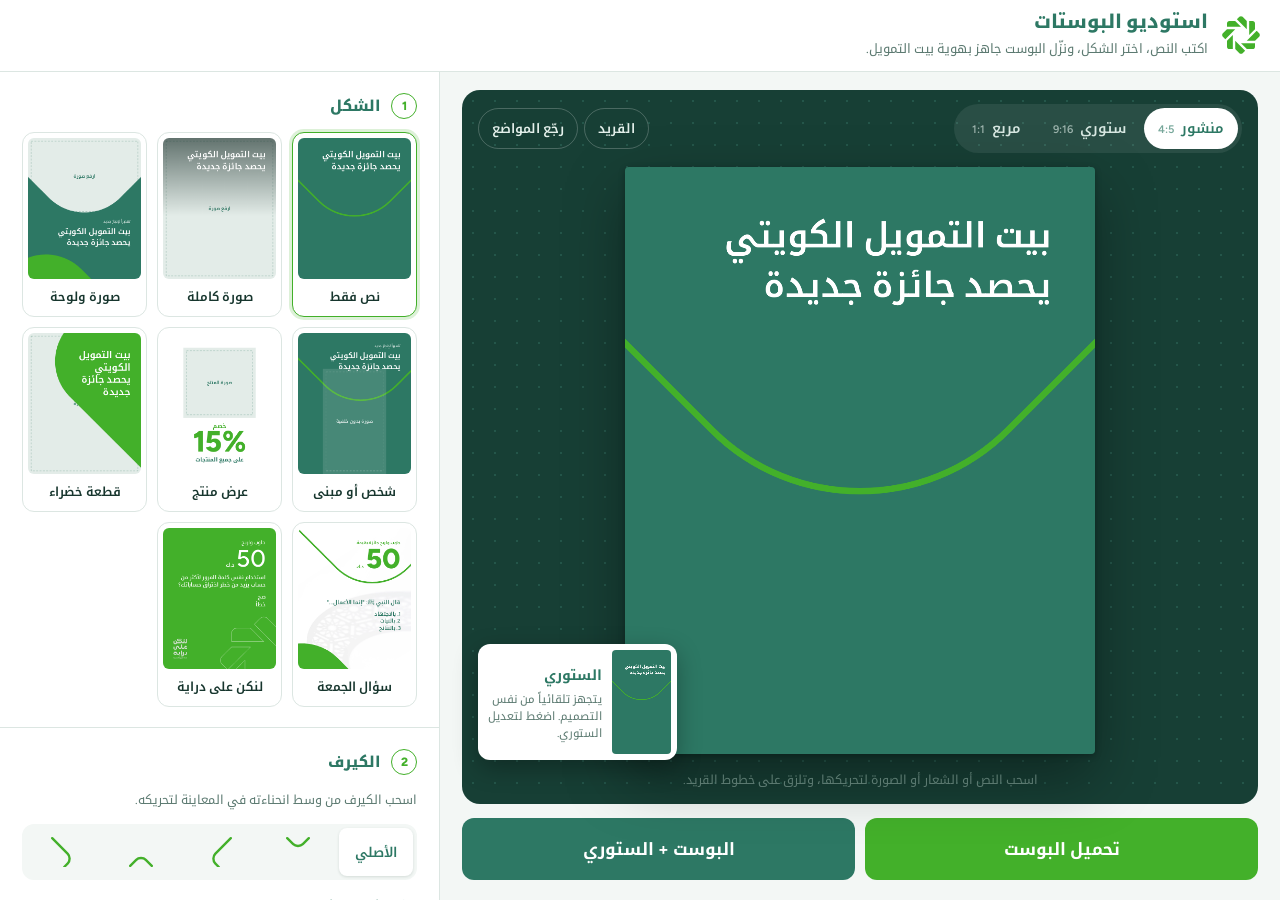
==== commit 737fab8c: "KFH studio: Daraya answers without triangle bullets (numbered or plain) Co-Authored-By: Claude Opus " ====
--- a/kfh-studio/index.html
+++ b/kfh-studio/index.html
@@ -122,8 +122,8 @@
         <textarea rows="4" data-field="options" id="options"></textarea>
       </label>
       <div class="seg" data-field="bulletStyle" data-show="daraya">
-        <button type="button" data-value="numbered">مثلث وترقيم</button>
-        <button type="button" data-value="outline">مثلث مفرّغ</button>
+        <button type="button" data-value="numbered">مرقّمة 1- 2-</button>
+        <button type="button" data-value="outline">بدون ترقيم</button>
       </div>
       <label class="field" data-show="text photo panel cutout offer blade">سطر توضيحي <small>اختياري</small>
         <input type="text" data-field="sub">
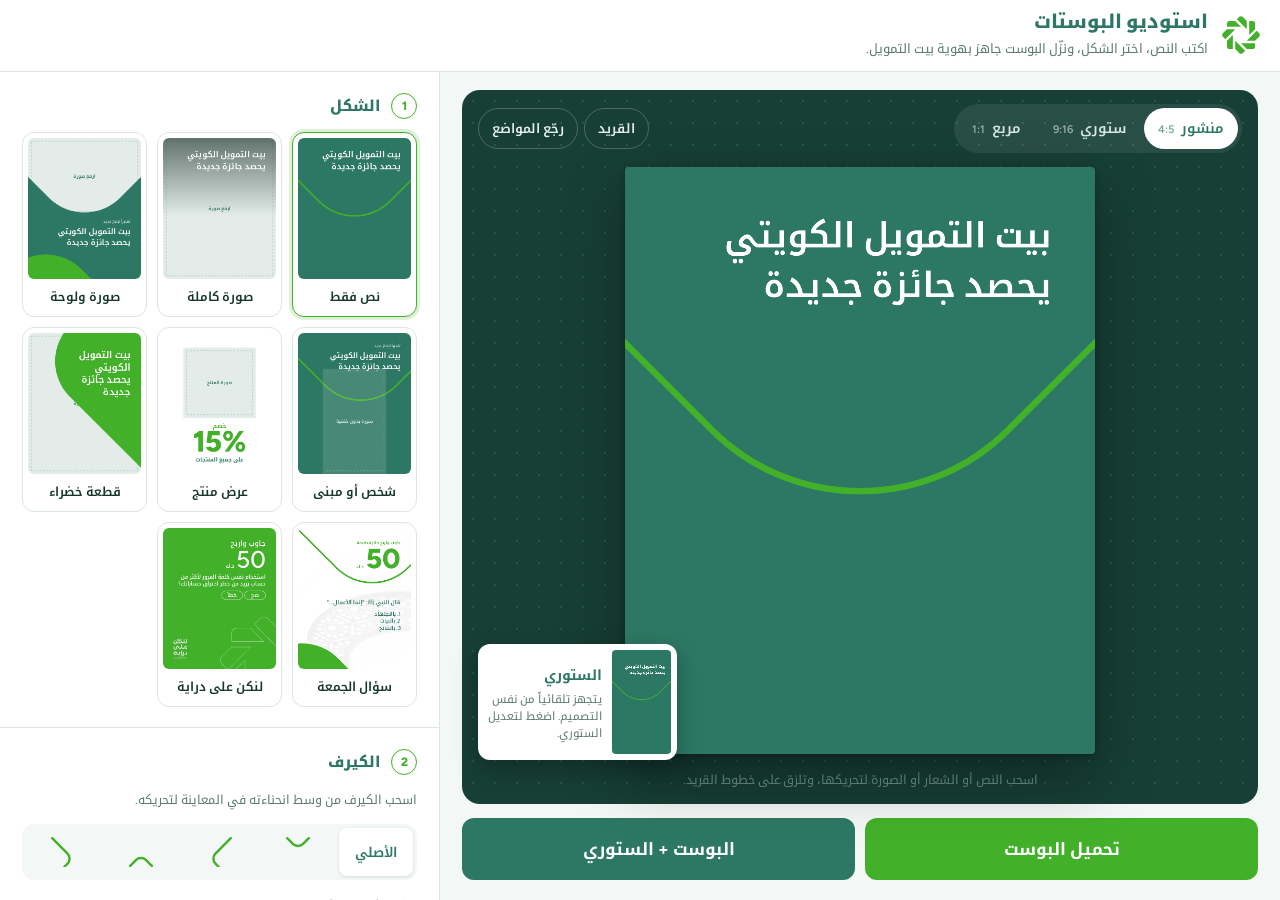
==== commit 1fef94e2: "KFH studio: Daraya answer chips and larger «جاوب واربح» (proposal, not yet on the shared link) Co-Au" ====
--- a/kfh-studio/index.html
+++ b/kfh-studio/index.html
@@ -122,7 +122,7 @@
         <textarea rows="4" data-field="options" id="options"></textarea>
       </label>
       <div class="seg" data-field="bulletStyle" data-show="daraya">
-        <button type="button" data-value="numbered">مرقّمة 1- 2-</button>
+        <button type="button" data-value="numbered">مرقّمة</button>
         <button type="button" data-value="outline">بدون ترقيم</button>
       </div>
       <label class="field" data-show="text photo panel cutout offer blade">سطر توضيحي <small>اختياري</small>
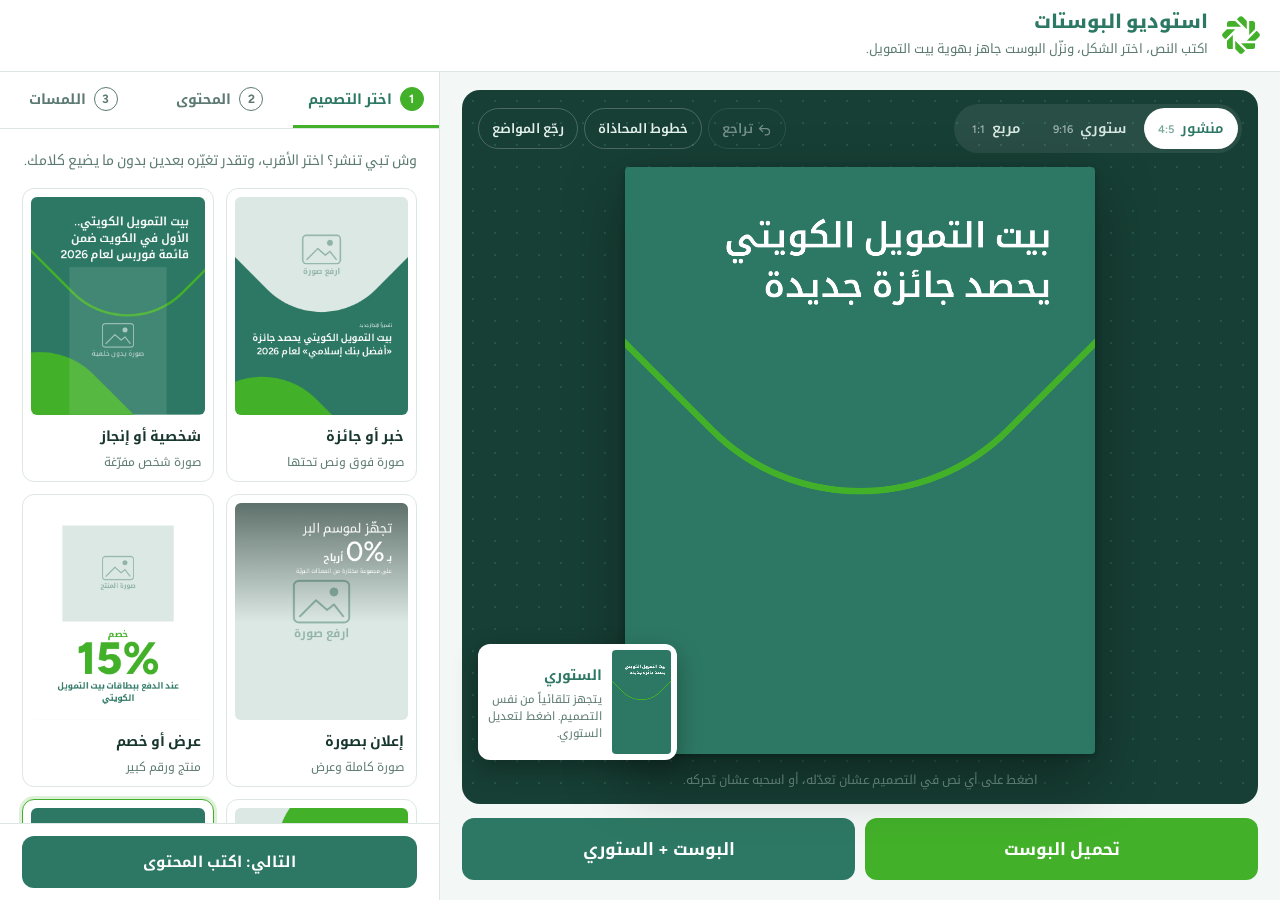
==== commit 0cfa85b1: "KFH studio: guided three-step experience for non-designers (proposal, not yet on the shared link) - " ====
--- a/kfh-studio/index.html
+++ b/kfh-studio/index.html
@@ -28,7 +28,8 @@
           <button type="button" data-value="square">مربع <span class="dim">1:1</span></button>
         </div>
         <div class="tools">
-          <button type="button" class="tool" id="gridToggle" aria-pressed="false">القريد</button>
+          <button type="button" class="tool" id="undo" disabled aria-label="تراجع عن آخر تعديل"><svg viewBox="0 0 24 24" aria-hidden="true"><path d="M9 7l-5 5 5 5M4 12h11a5 5 0 010 10h-2"/></svg>تراجع</button>
+          <button type="button" class="tool" id="gridToggle" aria-pressed="false">خطوط المحاذاة</button>
           <button type="button" class="tool" id="resetPos">رجّع المواضع</button>
         </div>
       </div>
@@ -37,7 +38,7 @@
         <canvas id="twinCanvas"></canvas>
         <span><strong id="twinTitle">الستوري</strong><small id="twinNote">يتجهز تلقائياً من نفس البوست. اضغط لتعديله.</small></span>
       </button>
-      <p class="hint desk-hint">اسحب النص أو الشعار أو الصورة لتحريكها، وتلزق على خطوط القريد.</p>
+      <p class="hint desk-hint">اضغط على أي نص في التصميم عشان تعدّله، أو اسحبه عشان تحركه.</p>
     </div>
     <p id="warn" class="warn" hidden>النص طويل على هالمساحة، صغّرناه تلقائياً. الأفضل تختصره.</p>
     <div class="actions">
@@ -47,148 +48,186 @@
     <div class="toast" id="toast" role="status" aria-live="polite" hidden></div>
   </section>
 
-  <section class="controls">
-    <div class="step">
-      <h2>الشكل</h2>
-      <div id="templates" class="templates"></div>
-    </div>
-
-    <div class="step" data-show="quiz">
-      <h2>الخلفية</h2>
-      <div id="quizBg" class="templates positions" data-field="quizBg"></div>
-      <p class="hint">أو ارفع خلفية من عندك من قسم «الصورة».</p>
-    </div>
-
-    <div class="step" data-show="blade">
-      <h2>مكان القطعة الخضراء</h2>
-      <div id="bladePos" class="templates positions seg-like" data-field="bladePos"></div>
-    </div>
-
-    <div class="step" data-show="text photo panel cutout blade quiz">
-      <h2>الكيرف</h2>
-      <p class="hint">اسحب الكيرف من وسط انحناءته في المعاينة لتحريكه.</p>
-      <div class="dirs seg" data-field="curveDir" aria-label="اتجاه الانحناءة">
-        <button type="button" data-value="">الأصلي</button>
-        <button type="button" data-value="0" aria-label="الانحناءة تحت"><svg viewBox="0 0 40 50"><path d="M2 2 L12 12 C16 16 24 16 28 12 L38 2"/></svg></button>
-        <button type="button" data-value="90" aria-label="الانحناءة يسار"><svg viewBox="0 0 40 50"><path d="M38 2 L12 28 C8 32 8 40 12 44 L18 50"/></svg></button>
-        <button type="button" data-value="180" aria-label="الانحناءة فوق"><svg viewBox="0 0 40 50"><path d="M2 48 L12 38 C16 34 24 34 28 38 L38 48"/></svg></button>
-        <button type="button" data-value="-90" aria-label="الانحناءة يمين"><svg viewBox="0 0 40 50"><path d="M2 2 L28 28 C32 32 32 40 28 44 L22 50"/></svg></button>
-      </div>
-      <button type="button" class="link" id="curveReset">رجّع الكيرف لمكانه</button>
-    </div>
-
-    <div class="step" data-show="text cutout offer">
-      <h2>الخلفية</h2>
-      <div class="swatches" data-field="combo">
-        <button type="button" data-value="dark" style="--sw:#2D7864" aria-label="أخضر غامق"></button>
-        <button type="button" data-value="green" style="--sw:#43B02A" aria-label="أخضر فاتح"></button>
-        <button type="button" data-value="white" style="--sw:#FFFFFF" aria-label="أبيض"></button>
-      </div>
-    </div>
-
-    <div class="step" data-show="photo panel cutout offer blade quiz">
-      <h2>الصورة</h2>
-      <label class="upload">
-        <input type="file" accept="image/*" id="photo">
-        <span id="photoLabel">اختر صورة</span>
-      </label>
-      <p class="hint" data-show="cutout offer">استخدم صورة
-        <bdi>PNG</bdi>
-        بدون خلفية عشان تطلع مفرّغة.</p>
-      <div data-show="photo panel blade quiz">
-        <label class="range">تحريك أفقي <input type="range" min="0" max="1" step="0.01" data-crop="fx" id="fx"></label>
-        <label class="range">تحريك عمودي <input type="range" min="0" max="1" step="0.01" data-crop="fy" id="fy"></label>
-        <label class="range">تكبير <input type="range" min="1" max="2.5" step="0.01" data-crop="zoom" id="zoom"></label>
-        <p class="hint">قص الصورة يُحفظ لكل مقاس بروحه.</p>
-      </div>
-      <label class="range" data-show="photo blade">التظليل فوق الصورة <input type="range" min="0" max="0.9" step="0.01" data-field="shade" id="shade"></label>
-      <div data-show="cutout offer">
-        <label class="range">حجم الصورة <input type="range" min="0.5" max="1.3" step="0.01" data-field="cutScale"></label>
-      </div>
-    </div>
-
-    <div class="step">
-      <h2>النصوص</h2>
-      <label class="field" data-show="text photo panel cutout quiz daraya">سطر تمهيدي <small>اختياري</small>
-        <input type="text" data-field="kicker" placeholder="تقديراً لـ ...">
-      </label>
-      <label class="field">العنوان
-        <textarea rows="3" data-field="headline" placeholder="اكتب العنوان. كل سطر جديد = سطر في التصميم"></textarea>
-      </label>
-      <label class="field" data-show="daraya">السؤال
-        <textarea rows="3" data-field="question" id="question"></textarea>
-      </label>
-      <label class="field" data-show="quiz daraya">الخيارات <small>كل خيار في سطر، والترقيم تلقائي</small>
-        <textarea rows="4" data-field="options" id="options"></textarea>
-      </label>
-      <div class="seg" data-field="bulletStyle" data-show="daraya">
-        <button type="button" data-value="numbered">مرقّمة</button>
-        <button type="button" data-value="outline">بدون ترقيم</button>
-      </div>
-      <label class="field" data-show="text photo panel cutout offer blade">سطر توضيحي <small>اختياري</small>
-        <input type="text" data-field="sub">
-      </label>
-      <label class="range">حجم العنوان <input type="range" min="0.7" max="1.4" step="0.01" data-field="headScale" id="headScale"></label>
-      <div class="seg" data-field="headWeight">
-        <button type="button" data-value="400">خط خفيف</button>
-        <button type="button" data-value="600">متوسط</button>
-        <button type="button" data-value="800">عريض</button>
-      </div>
-      <div class="seg" data-field="align" data-show="text photo panel blade">
-        <button type="button" data-value="right">محاذاة يمين</button>
-        <button type="button" data-value="center">في الوسط</button>
-      </div>
-    </div>
-
-    <div class="step" data-show="text photo panel offer blade quiz daraya">
-      <h2>رقم بارز <small>اختياري</small></h2>
-      <div class="row three">
-        <label class="field">قبله <input type="text" data-field="numPrefix" id="numPrefix" placeholder="بـ"></label>
-        <label class="field">الرقم <input type="text" data-field="number" id="number" inputmode="decimal" placeholder="0%"></label>
-        <label class="field">بعده <input type="text" data-field="unit" id="unit" placeholder="أرباح"></label>
-      </div>
-      <label class="field">فوق الرقم <input type="text" data-field="numLabel" id="numLabel" placeholder="خصم"></label>
-      <label class="range">حجم الرقم <input type="range" min="0.6" max="1.4" step="0.01" data-field="numScale" id="numScale"></label>
-      <div class="seg" data-field="numPos" data-show="photo">
-        <button type="button" data-value="top">مع العنوان</button>
-        <button type="button" data-value="bottom">تحت</button>
-      </div>
-    </div>
-
-    <div class="step" data-show="photo">
-      <h2>معلومات تحت <small>اختياري</small></h2>
-      <label class="field">العنوان <input type="text" data-field="infoTitle" id="infoTitle" placeholder="حيّاكم في جناح بيت التمويل الكويتي"></label>
-      <label class="field">التفاصيل <input type="text" data-field="infoText" id="infoText" placeholder="من 27 إلى 31 أكتوبر | أرض المعارض، مشرف"></label>
-    </div>
-
-    <div class="step">
-      <h2>إضافات <small>اختياري</small></h2>
-      <div data-show="text photo panel offer blade">
-        <label class="field">زر <input type="text" data-field="cta" placeholder="افتح حسابك الآن"></label>
-        <div class="seg" data-field="ctaColor">
-          <button type="button" data-value="green">زر أخضر فاتح</button>
-          <button type="button" data-value="dark">زر أخضر غامق</button>
-        </div>
-        <div class="seg" data-field="ctaStyle">
-          <button type="button" data-value="fill">معبّى</button>
-          <button type="button" data-value="outline">مفرّغ</button>
-        </div>
-      </div>
-      <label class="upload small">
-        <input type="file" accept="image/*" id="logo">
-        <span id="logoLabel">شعار جهة شريكة</span>
-      </label>
-      <button type="button" class="link" id="clearLogo" hidden>إزالة الشعار</button>
-      <label class="range" id="logoSize" hidden>حجم الشعار <input type="range" min="0.5" max="1.8" step="0.01" data-field="logoScale" id="logoScale"></label>
-      <label class="field">الشروط والأحكام <input type="text" data-field="terms" placeholder="تطبق الشروط والأحكام"></label>
-      <label class="check" data-show="cutout"><input type="checkbox" data-field="cutCorner" id="cutCorner"> قطعة خضراء تحت فيها شعار الجهة الشريكة</label>
-      <div class="seg" data-field="deco" data-show="cutout">
-        <button type="button" data-value="curve">خط منحني</button>
-        <button type="button" data-value="corner">قطعة خضراء فوق</button>
-      </div>
-      <label class="check" data-show="text photo"><input type="checkbox" data-field="curve"> الخط المنحني</label>
-      <label class="check" data-show="text"><input type="checkbox" data-field="wedge"> قطعة خضراء في الزاوية</label>
-    </div>
+  <section class="controls" aria-label="الإعدادات">
+    <nav class="stepper" role="tablist" aria-label="خطوات التصميم">
+      <button type="button" role="tab" data-step="1"><b>1</b><span>اختر التصميم</span></button>
+      <button type="button" role="tab" data-step="2"><b>2</b><span>المحتوى</span></button>
+      <button type="button" role="tab" data-step="3"><b>3</b><span>اللمسات</span></button>
+    </nav>
+
+    <div class="panes">
+      <!-- 1. Choose by purpose -->
+      <div class="pane" data-pane="1" role="tabpanel">
+        <p class="lead">وش تبي تنشر؟ اختر الأقرب، وتقدر تغيّره بعدين بدون ما يضيع كلامك.</p>
+        <div id="recipes" class="recipes"></div>
+      </div>
+
+      <!-- 2. Content only -->
+      <div class="pane" data-pane="2" role="tabpanel">
+        <div class="group" data-show="photo panel cutout offer blade">
+          <label class="drop" id="photoDrop">
+            <input type="file" accept="image/*" id="photo">
+            <span class="drop-icon" aria-hidden="true"><svg viewBox="0 0 24 24"><path d="M4 16l4.5-5 3.5 4 2.5-3L20 16M4 5h16v14H4z"/></svg></span>
+            <span><strong id="photoLabel">ارفع الصورة</strong><small id="photoHint">اسحبها هنا أو اضغط للاختيار</small></span>
+          </label>
+        </div>
+
+        <label class="field" data-show="text photo panel cutout quiz daraya">سطر صغير فوق العنوان <small>اختياري</small>
+          <input type="text" data-field="kicker" id="kicker" placeholder="مثال: تقديراً لإنجاز جديد">
+        </label>
+        <label class="field" id="headlineField"><span id="headlineLabel">العنوان</span>
+          <textarea rows="3" data-field="headline" id="headline" placeholder="اكتب العنوان. اضغط Enter لسطر جديد"></textarea>
+        </label>
+        <label class="field" data-show="daraya">السؤال
+          <textarea rows="3" data-field="question" id="question" placeholder="مثال: هل تشارك رمز التحقق مع أحد؟"></textarea>
+        </label>
+        <label class="field" data-show="quiz daraya">الخيارات <small>كل خيار في سطر</small>
+          <textarea rows="3" data-field="options" id="options" placeholder="صح&#10;خطأ"></textarea>
+        </label>
+        <label class="field" data-show="text photo panel cutout offer blade">سطر تحت العنوان <small>اختياري</small>
+          <input type="text" data-field="sub" id="sub" placeholder="جملة قصيرة توضّح العنوان">
+        </label>
+
+        <fieldset class="group" data-show="text photo panel offer blade quiz daraya">
+          <legend id="numberLegend">رقم بارز <small>اختياري، مثل نسبة أو مبلغ</small></legend>
+          <div class="row">
+            <label class="field">الرقم <input type="text" data-field="number" id="number" inputmode="decimal" placeholder="0%"></label>
+            <label class="field">بعده <input type="text" data-field="unit" id="unit" placeholder="د.ك أو أرباح"></label>
+          </div>
+          <div class="row">
+            <label class="field">فوقه <input type="text" data-field="numLabel" id="numLabel" placeholder="خصم"></label>
+            <label class="field">قبله <input type="text" data-field="numPrefix" id="numPrefix" placeholder="بـ"></label>
+          </div>
+        </fieldset>
+
+        <fieldset class="group" data-show="photo">
+          <legend>المكان والتاريخ <small>اختياري</small></legend>
+          <label class="field">العنوان <input type="text" data-field="infoTitle" id="infoTitle" placeholder="حيّاكم في جناح بيت التمويل الكويتي"></label>
+          <label class="field">التفاصيل <input type="text" data-field="infoText" id="infoText" placeholder="من 27 إلى 31 أكتوبر | أرض المعارض"></label>
+        </fieldset>
+
+        <label class="field" data-show="text photo panel offer blade">نص الزر <small>اختياري</small>
+          <input type="text" data-field="cta" id="cta" placeholder="مثال: افتح حسابك الآن">
+        </label>
+
+        <div class="group" data-show="text photo panel cutout offer blade">
+          <label class="drop small" id="logoDrop">
+            <input type="file" accept="image/*" id="logo">
+            <span><strong id="logoLabel">شعار جهة شريكة</strong><small>اختياري، يفضّل PNG بدون خلفية</small></span>
+          </label>
+          <button type="button" class="link" id="clearLogo" hidden>إزالة الشعار</button>
+        </div>
+
+        <label class="field">الشروط والأحكام <small>اختياري، تطلع صغيرة على الطرف</small>
+          <input type="text" data-field="terms" id="terms" placeholder="تطبق الشروط والأحكام">
+        </label>
+      </div>
+
+      <!-- 3. Optional touches, grouped and collapsed -->
+      <div class="pane" data-pane="3" role="tabpanel">
+        <p class="lead">كل شي هنا اختياري. التصميم جاهز بدونه.</p>
+
+        <details class="fold" open data-show="text cutout offer quiz blade">
+          <summary>الخلفية والألوان</summary>
+          <div class="fold-body">
+            <div class="swatches" data-field="combo" data-show="text cutout offer">
+              <button type="button" data-value="dark" style="--sw:#2D7864" aria-label="أخضر غامق"></button>
+              <button type="button" data-value="green" style="--sw:#43B02A" aria-label="أخضر فاتح"></button>
+              <button type="button" data-value="white" style="--sw:#FFFFFF" aria-label="أبيض"></button>
+            </div>
+            <div data-show="quiz">
+              <div id="quizBg" class="templates positions" data-field="quizBg"></div>
+              <p class="hint">تقدر ترفع خلفية من عندك من قسم المحتوى.</p>
+            </div>
+            <div data-show="blade">
+              <p class="hint">مكان القطعة الخضراء</p>
+              <div id="bladePos" class="templates positions" data-field="bladePos"></div>
+            </div>
+          </div>
+        </details>
+
+        <details class="fold" data-show="text photo panel cutout blade quiz">
+          <summary>الخط المنحني</summary>
+          <div class="fold-body">
+            <label class="check" data-show="text photo"><input type="checkbox" data-field="curve" id="curve"> إظهار الخط المنحني</label>
+            <div class="seg" data-field="deco" data-show="cutout">
+              <button type="button" data-value="curve">خط منحني</button>
+              <button type="button" data-value="corner">قطعة خضراء فوق</button>
+            </div>
+            <label class="check" data-show="cutout"><input type="checkbox" data-field="cutCorner" id="cutCorner"> قطعة خضراء تحت فيها الشعار</label>
+            <label class="check" data-show="text"><input type="checkbox" data-field="wedge" id="wedge"> قطعة خضراء في الزاوية</label>
+            <p class="hint">اتجاه الانحناءة. وتقدر تسحبه من وسط انحناءته في المعاينة.</p>
+            <div class="dirs seg" data-field="curveDir" aria-label="اتجاه الانحناءة">
+              <button type="button" data-value="">الأصلي</button>
+              <button type="button" data-value="0" aria-label="الانحناءة تحت"><svg viewBox="0 0 40 50"><path d="M2 2 L12 12 C16 16 24 16 28 12 L38 2"/></svg></button>
+              <button type="button" data-value="90" aria-label="الانحناءة يسار"><svg viewBox="0 0 40 50"><path d="M38 2 L12 28 C8 32 8 40 12 44 L18 50"/></svg></button>
+              <button type="button" data-value="180" aria-label="الانحناءة فوق"><svg viewBox="0 0 40 50"><path d="M2 48 L12 38 C16 34 24 34 28 38 L38 48"/></svg></button>
+              <button type="button" data-value="-90" aria-label="الانحناءة يمين"><svg viewBox="0 0 40 50"><path d="M2 2 L28 28 C32 32 32 40 28 44 L22 50"/></svg></button>
+            </div>
+            <button type="button" class="link" id="curveReset">رجّع الخط لمكانه</button>
+          </div>
+        </details>
+
+        <details class="fold">
+          <summary>الخط والنص</summary>
+          <div class="fold-body">
+            <label class="range">حجم العنوان <input type="range" min="0.7" max="1.4" step="0.01" data-field="headScale" id="headScale"></label>
+            <div class="seg" data-field="headWeight">
+              <button type="button" data-value="400">خفيف</button>
+              <button type="button" data-value="600">متوسط</button>
+              <button type="button" data-value="800">عريض</button>
+            </div>
+            <div class="seg" data-field="align" data-show="text photo panel blade">
+              <button type="button" data-value="right">يمين</button>
+              <button type="button" data-value="center">في الوسط</button>
+            </div>
+            <label class="range" data-show="text photo panel offer blade quiz daraya">حجم الرقم <input type="range" min="0.6" max="1.4" step="0.01" data-field="numScale" id="numScale"></label>
+            <div class="seg" data-field="numPos" data-show="photo">
+              <button type="button" data-value="top">الرقم مع العنوان</button>
+              <button type="button" data-value="bottom">الرقم تحت</button>
+            </div>
+            <div class="seg" data-field="bulletStyle" data-show="daraya">
+              <button type="button" data-value="numbered">خيارات مرقّمة</button>
+              <button type="button" data-value="outline">بدون ترقيم</button>
+            </div>
+            <label class="check" data-show="daraya"><input type="checkbox" data-field="chipStroke" id="chipStroke"> إطار حول الخيارات</label>
+          </div>
+        </details>
+
+        <details class="fold" data-show="photo panel cutout offer blade quiz">
+          <summary>الصورة</summary>
+          <div class="fold-body">
+            <div data-show="photo panel blade quiz">
+              <label class="range">تحريك يمين ويسار <input type="range" min="0" max="1" step="0.01" data-crop="fx" id="fx"></label>
+              <label class="range">تحريك فوق وتحت <input type="range" min="0" max="1" step="0.01" data-crop="fy" id="fy"></label>
+              <label class="range">تكبير <input type="range" min="1" max="2.5" step="0.01" data-crop="zoom" id="zoom"></label>
+            </div>
+            <label class="range" data-show="photo blade">تغميق الصورة عشان يبين النص <input type="range" min="0" max="0.9" step="0.01" data-field="shade" id="shade"></label>
+            <label class="range" data-show="cutout offer">حجم الصورة <input type="range" min="0.5" max="1.3" step="0.01" data-field="cutScale" id="cutScale"></label>
+            <label class="range" id="logoSize" hidden>حجم الشعار <input type="range" min="0.5" max="1.8" step="0.01" data-field="logoScale" id="logoScale"></label>
+          </div>
+        </details>
+
+        <details class="fold" data-show="text photo panel offer blade">
+          <summary>الزر</summary>
+          <div class="fold-body">
+            <div class="seg" data-field="ctaColor">
+              <button type="button" data-value="green">أخضر فاتح</button>
+              <button type="button" data-value="dark">أخضر غامق</button>
+            </div>
+            <div class="seg" data-field="ctaStyle">
+              <button type="button" data-value="fill">معبّى</button>
+              <button type="button" data-value="outline">إطار فقط</button>
+            </div>
+          </div>
+        </details>
+      </div>
+    </div>
+
+    <footer class="pane-nav">
+      <button type="button" class="ghost" id="prevStep">السابق</button>
+      <button type="button" class="primary" id="nextStep">التالي</button>
+    </footer>
   </section>
 </main>
 </div>
--- a/kfh-studio/studio.css
+++ b/kfh-studio/studio.css
@@ -104,19 +104,73 @@
 }
 @keyframes toast { 0% { opacity: 0; transform: translate(-50%, 8px); } 10%, 85% { opacity: 1; transform: translate(-50%, 0); } 100% { opacity: 0; } }
 
-/* ---------- controls sheet ---------- */
-.controls {
-  min-height: 0; overflow-y: auto; overscroll-behavior: contain; background: var(--paper); border-inline-start: 1px solid var(--line);
-  counter-reset: step; display: block; padding-bottom: 40px;
-}
-.step { padding: 20px 22px; border-bottom: 1px solid var(--line); display: grid; gap: 12px; }
-.step:not([hidden]) { counter-increment: step; }
-.step h2 { font-size: 15px; font-weight: 800; color: var(--dark); display: flex; align-items: center; gap: 10px; }
-.step h2::before {
-  content: counter(step); width: 24px; height: 24px; border-radius: 50%; flex: none;
-  border: 1.5px solid var(--green); color: var(--green); font-family: "KFH Figtree"; font-size: 12px; font-weight: 800;
-  display: grid; place-items: center;
-}
+/* ---------- controls sheet: stepper / one pane at a time / next-back footer ---------- */
+.controls { min-height: 0; display: flex; flex-direction: column; background: var(--paper); border-inline-start: 1px solid var(--line); }
+.stepper { flex: none; display: grid; grid-template-columns: repeat(3, 1fr); border-bottom: 1px solid var(--line); }
+.stepper button {
+  display: flex; align-items: center; justify-content: center; gap: 8px; padding: 14px 6px 12px; border: 0; background: none;
+  color: var(--muted); font-size: 14px; font-weight: 700; border-bottom: 3px solid transparent; transition: color var(--t-fast), border-color var(--t-fast);
+}
+.stepper b {
+  width: 24px; height: 24px; border-radius: 50%; display: grid; place-items: center; font-family: "KFH Figtree"; font-size: 12px;
+  border: 1.5px solid currentColor; transition: background var(--t-fast), color var(--t-fast);
+}
+.stepper [aria-selected="true"] { color: var(--dark); border-bottom-color: var(--green); }
+.stepper [aria-selected="true"] b { background: var(--green); border-color: var(--green); color: #fff; }
+.stepper .done b { background: var(--soft); color: var(--green); border-color: var(--green); }
+.panes { flex: 1; min-height: 0; overflow-y: auto; overscroll-behavior: contain; }
+.pane { padding: 20px 22px 28px; display: grid; gap: 16px; align-content: start; }
+.lead { font-size: 14px; color: var(--muted); line-height: 1.7; }
+.pane-nav { flex: none; display: flex; gap: 10px; padding: 12px 22px; border-top: 1px solid var(--line); background: var(--paper); }
+.pane-nav button { border-radius: var(--r-m); padding: 12px 16px; font-weight: 700; font-size: 15px; border: 0; }
+.pane-nav .primary { flex: 1; background: var(--dark); color: #fff; }
+.pane-nav .ghost { background: var(--soft); color: var(--dark); }
+
+/* purpose cards */
+.recipes { display: grid; grid-template-columns: repeat(2, minmax(0, 1fr)); gap: 12px; }
+.recipe {
+  display: grid; gap: 8px; padding: 8px; border: 1.5px solid var(--line); border-radius: var(--r-m); background: var(--paper);
+  text-align: start; transition: border-color var(--t-fast), transform var(--t-fast), box-shadow var(--t-fast);
+}
+.recipe:hover { border-color: #B8D4CB; transform: translateY(-2px); box-shadow: 0 8px 20px rgba(23,54,46,.08); }
+.recipe canvas { width: 100%; height: auto; border-radius: 6px; display: block; background: var(--soft); }
+.recipe span { display: grid; gap: 1px; padding-inline: 4px; }
+.recipe strong { font-size: 14px; color: var(--ink); }
+.recipe small { font-size: 12px; }
+.recipe[aria-pressed="true"] { border-color: var(--green); box-shadow: 0 0 0 3px rgba(67,176,42,.18); }
+
+/* content groups */
+.group { display: grid; gap: 10px; border: 0; padding: 0; min-width: 0; }
+fieldset.group { border-top: 1px solid var(--line); padding-top: 14px; }
+legend { float: right; width: 100%; font-size: 14px; font-weight: 800; color: var(--dark); padding: 0; margin-bottom: 4px; }
+legend + * { clear: both; }
+legend small { font-weight: 400; margin-inline-start: 6px; }
+.drop {
+  position: relative; display: flex; align-items: center; gap: 14px; padding: 16px; border: 1.5px dashed #AFCDC3; border-radius: var(--r-m);
+  background: var(--soft); cursor: pointer; transition: border-color var(--t-fast), background var(--t-fast);
+}
+.drop:hover, .drop.over { border-color: var(--green); background: #EEF7EC; }
+.drop input { position: absolute; opacity: 0; width: 1px; height: 1px; }
+.drop input:focus-visible ~ span { box-shadow: var(--focus); }
+.drop > span:last-child { display: grid; gap: 2px; }
+.drop strong { color: var(--dark); font-size: 15px; }
+.drop.small { padding: 12px 14px; }
+.drop.small strong { font-size: 14px; }
+.drop-icon { width: 42px; height: 42px; border-radius: 10px; background: var(--paper); display: grid; place-items: center; flex: none; }
+.drop-icon svg { width: 24px; height: 24px; fill: none; stroke: var(--green); stroke-width: 2; stroke-linejoin: round; }
+.flash { animation: flash 1.1s var(--ease); border-radius: var(--r-s); }
+@keyframes flash { 0%, 40% { box-shadow: 0 0 0 4px rgba(67,176,42,.45); } 100% { box-shadow: 0 0 0 4px transparent; } }
+
+/* optional touches */
+.fold { border: 1px solid var(--line); border-radius: var(--r-m); background: var(--paper); }
+.fold summary { list-style: none; cursor: pointer; padding: 14px 16px; font-weight: 800; font-size: 14px; color: var(--dark); display: flex; justify-content: space-between; align-items: center; }
+.fold summary::-webkit-details-marker { display: none; }
+.fold summary::after { content: ""; width: 9px; height: 9px; border-right: 2px solid var(--muted); border-bottom: 2px solid var(--muted); transform: rotate(45deg); transition: transform var(--t-fast); margin-top: -4px; }
+.fold[open] summary::after { transform: rotate(225deg); margin-top: 4px; }
+.fold-body { padding: 0 16px 16px; display: grid; gap: 12px; }
+.tool svg { width: 15px; height: 15px; fill: none; stroke: currentColor; stroke-width: 2; stroke-linecap: round; stroke-linejoin: round; vertical-align: -3px; margin-inline-end: 4px; }
+.tool:disabled { opacity: .45; cursor: default; }
+
 small { color: var(--muted); font-weight: 400; font-size: 12.5px; }
 
 .templates { display: grid; grid-template-columns: repeat(3, minmax(0, 1fr)); gap: 10px; }
@@ -182,11 +236,19 @@
   .twin canvas { height: 64px; }
   .twin span { display: none; }
   .warn { font-size: 12px; padding: 6px 10px; }
-  .controls { border-inline-start: 0; border-top: 1px solid var(--line); padding-bottom: calc(96px + env(safe-area-inset-bottom, 0px)); }
-  .step { padding: 16px; }
-  .actions { position: fixed; inset: auto max(12px, env(safe-area-inset-right, 0px)) calc(10px + env(safe-area-inset-bottom, 0px)) max(12px, env(safe-area-inset-left, 0px)); z-index: 10; }
-  .actions .download { font-size: 15.5px; padding: 14px 8px; box-shadow: 0 8px 24px rgba(23,63,53,.35); }
-  .toast { bottom: calc(90px + env(safe-area-inset-bottom, 0px)); position: fixed; }
+  .controls { border-inline-start: 0; border-top: 1px solid var(--line); }
+  .stepper button { padding: 10px 4px 9px; font-size: 13px; gap: 6px; }
+  .pane { padding: 16px 16px 24px; }
+  .pane-nav { padding: 10px 16px calc(10px + env(safe-area-inset-bottom, 0px)); }
+  .preview { height: 50vh; transition: height var(--t-mid) var(--ease); }
+  /* while typing on a phone the preview steps back so the field stays in view */
+  .app.typing .preview { height: 30vh; }
+  .app.typing .actions, .app.typing .toolbar .tools, .app.typing .twin { display: none; }
+  .actions .download { font-size: 14px; padding: 10px 6px; }
+  .toast { bottom: calc(80px + env(safe-area-inset-bottom, 0px)); position: fixed; }
+  .tool svg { margin-inline-end: 0; }
+  #undo { font-size: 0; padding: 6px 9px; }
+  #undo svg { width: 16px; height: 16px; }
   .positions { grid-template-columns: repeat(3, minmax(0, 1fr)); }
 }
 
